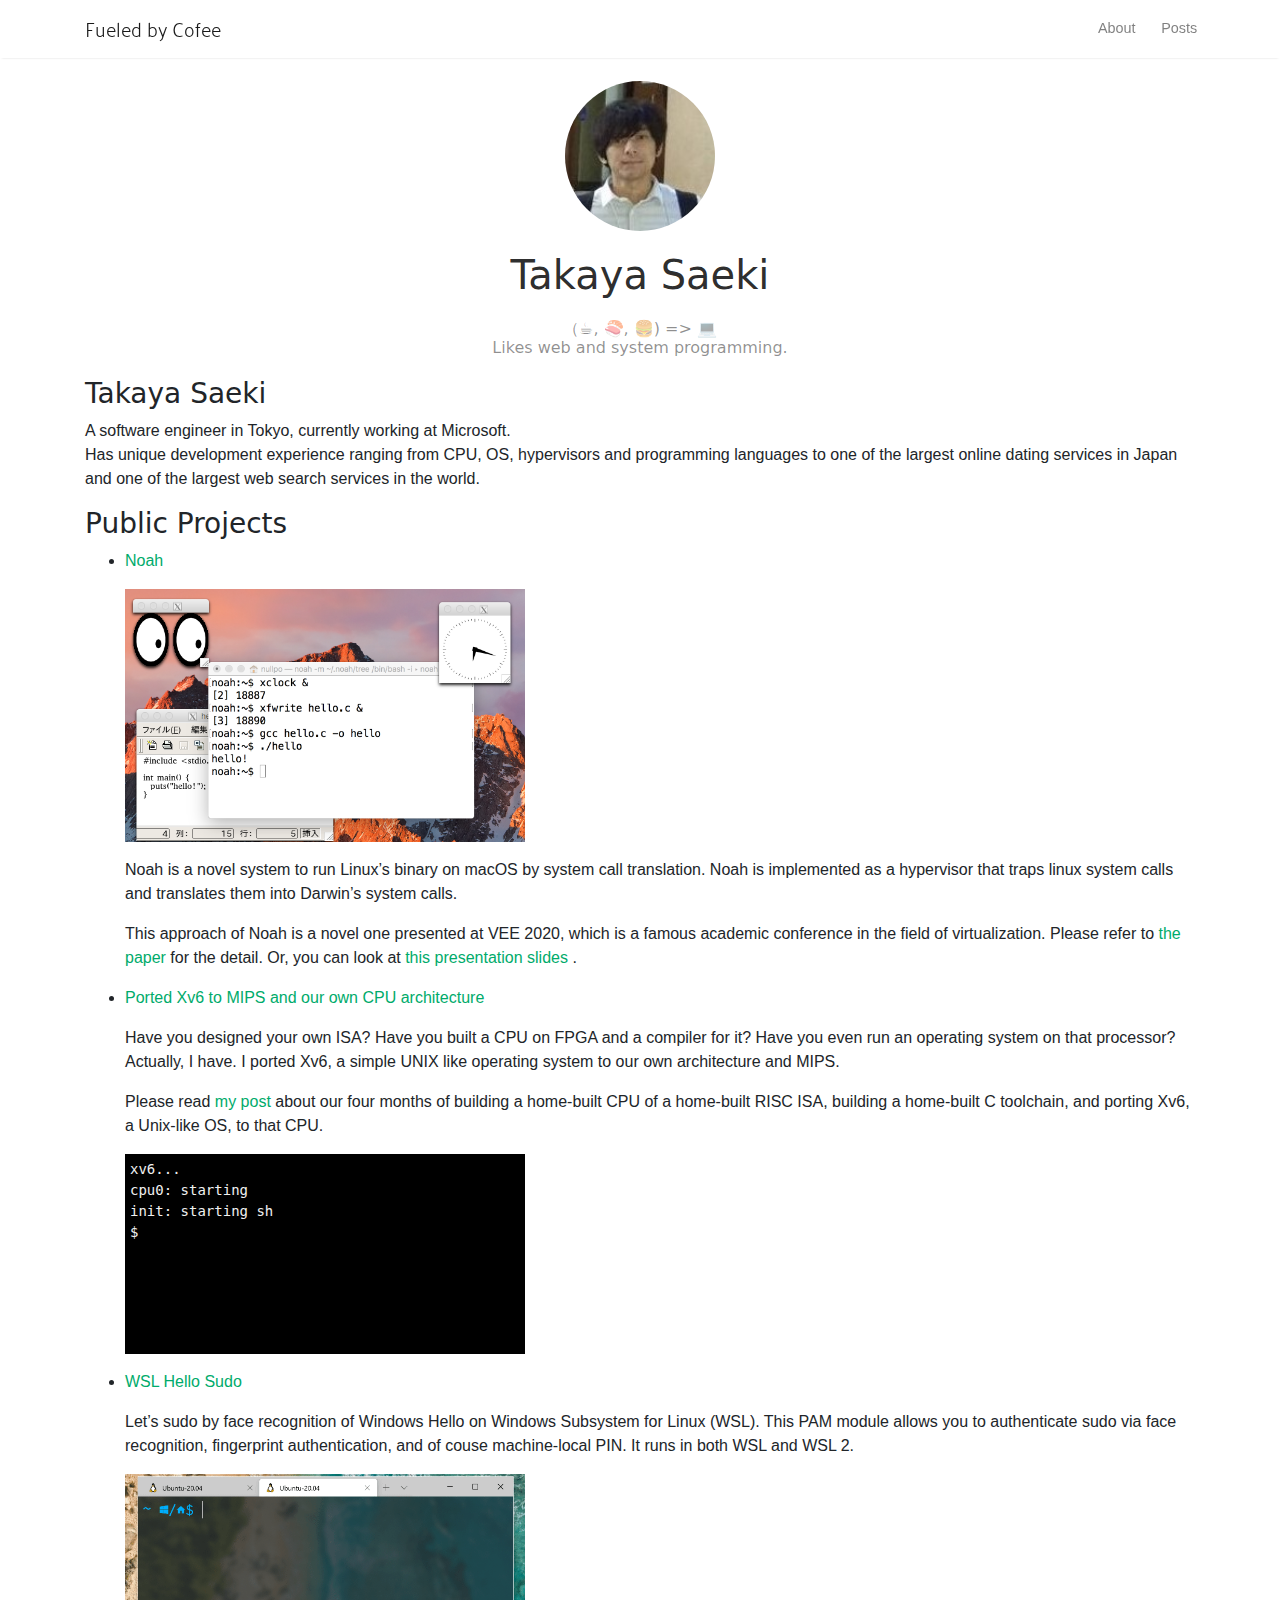
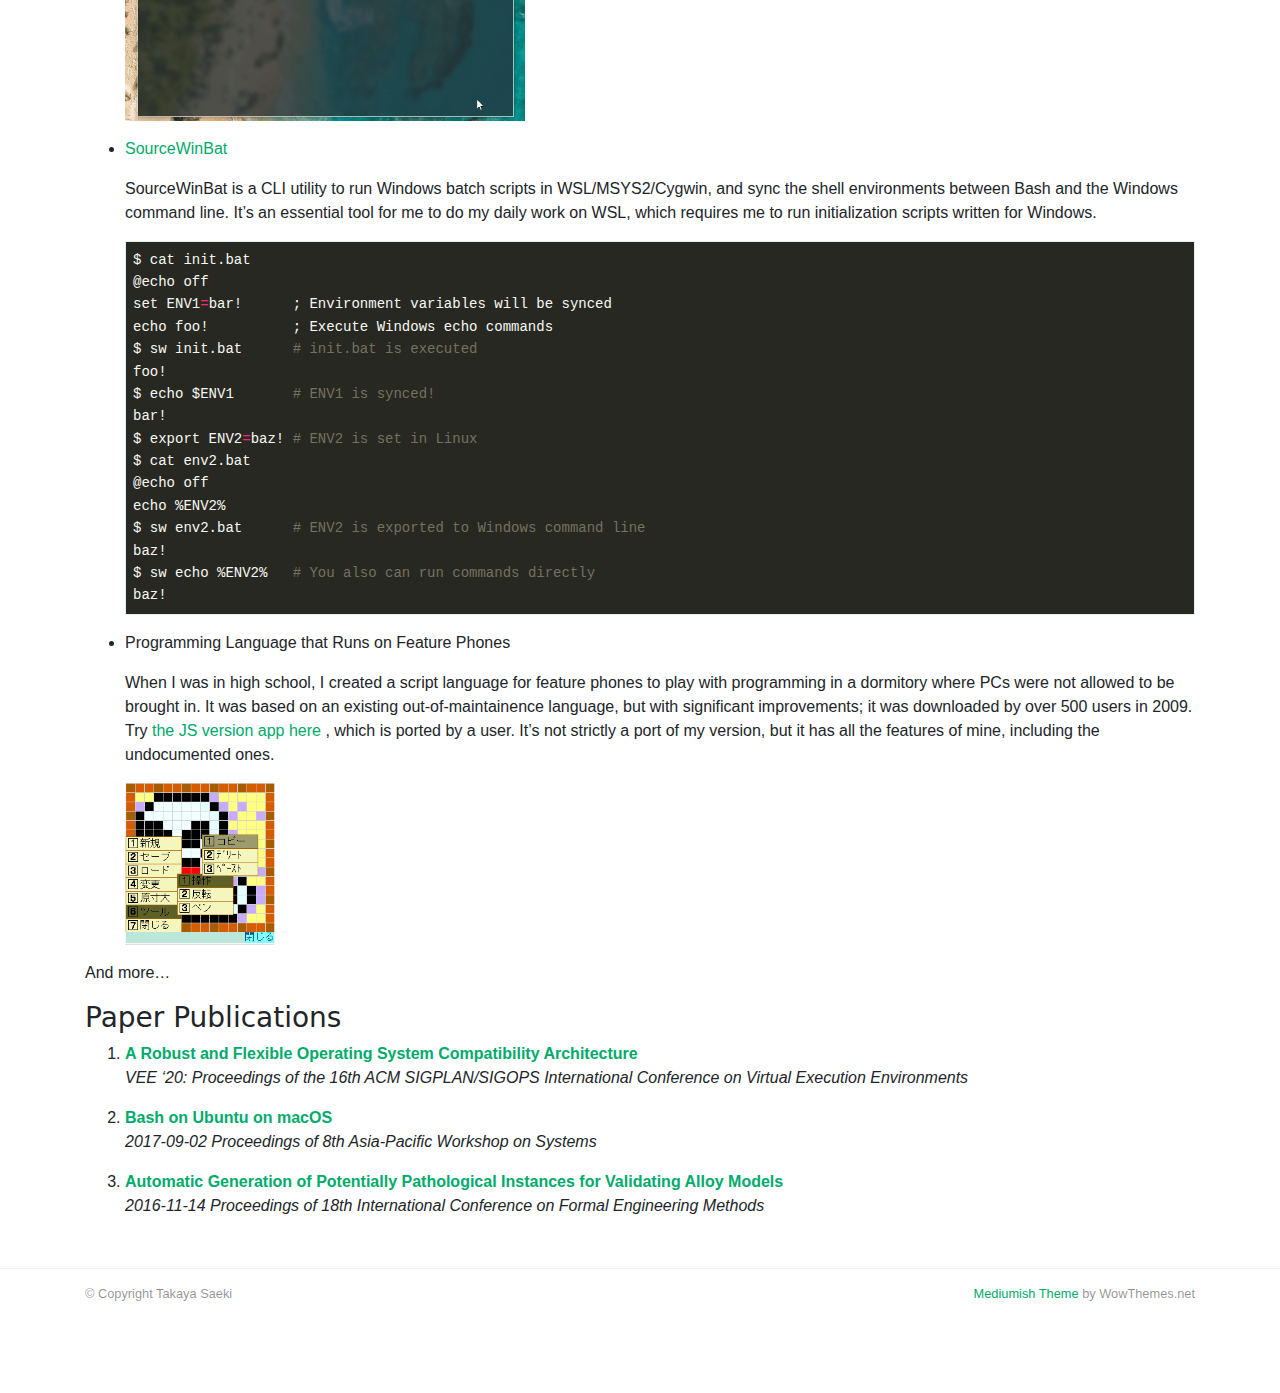
==== index.html @ 9b7b73e6 "Update the top page" ====
<!DOCTYPE html>
<html lang="en-us"><head>
	<meta charset="utf-8">
	<meta name="viewport" content="width=device-width, initial-scale=1, shrink-to-fit=no">
	<meta name="generator" content="Hugo 0.75.1" />
	
	<title>About | Fueled by Cofee</title>
	
	

	<meta name="twitter:card" content="summary"/>
<meta name="twitter:title" content="About"/>
<meta name="twitter:description" content=""/>

	<meta property="og:title" content="About" />
<meta property="og:description" content="" />
<meta property="og:type" content="website" />
<meta property="og:url" content="https://fuel.edby.coffee/" />
<meta property="og:updated_time" content="2020-09-27T22:16:21+09:00" />


	<link href="https://stackpath.bootstrapcdn.com/bootstrap/4.3.1/css/bootstrap.min.css" rel="stylesheet" integrity="sha384-ggOyR0iXCbMQv3Xipma34MD+dH/1fQ784/j6cY/iJTQUOhcWr7x9JvoRxT2MZw1T" crossorigin="anonymous">
	<link rel="stylesheet" href="https://use.fontawesome.com/releases/v5.0.13/css/all.css" integrity="sha384-DNOHZ68U8hZfKXOrtjWvjxusGo9WQnrNx2sqG0tfsghAvtVlRW3tvkXWZh58N9jp"
	 crossorigin="anonymous">
        <link href="https://fonts.googleapis.com/css2?family=Palanquin:wght@300;400&display=swap" rel="stylesheet">
	<link href="/css/medium.css" rel="stylesheet">
	<link href="/css/additional.css" rel="stylesheet">

	
	

        
        <script>(function(w,d,s,l,i){w[l]=w[l]||[];w[l].push({'gtm.start':
            new Date().getTime(),event:'gtm.js'});var f=d.getElementsByTagName(s)[0],j=d.createElement(s),dl=l!='dataLayer'?'&l='+l:'';j.async=true;j.src='https://www.googletagmanager.com/gtm.js?id='+i+dl;f.parentNode.insertBefore(j,f);
        })(window,document,'script','dataLayer','GTM-TTGLC2Q');</script>
        
</head>
<body>
        
        <noscript><iframe src="https://www.googletagmanager.com/ns.html?id=GTM-TTGLC2Q"
                          height="0" width="0" style="display:none;visibility:hidden"></iframe></noscript>
        
<nav class="navbar navbar-expand-lg navbar-light bg-white fixed-top mediumnavigation nav-down">
    <div class="container pr-0">
        
        <a class="navbar-brand" href="https://fuel.edby.coffee/">

            
            <span style="font-family:'Palanquin', sans-serif;font-weight: 300;">Fueled by Cofee</span>
            
        </a>
        

        <button class="navbar-toggler" type="button" data-toggle="collapse" data-target="#navbarMediumish" aria-controls="navbarSupportedContent"
            aria-expanded="false" aria-label="Toggle navigation">
            <span class="navbar-toggler-icon"></span>
        </button>

        
        <div class="collapse navbar-collapse" id="navbarMediumish">
            
            <ul class="navbar-nav ml-auto">
                 
                <li class="nav-item ">
                    <a class="nav-link" href="/">About</a>
                </li>
                 
                <li class="nav-item ">
                    <a class="nav-link" href="/posts">Posts</a>
                </li>
                
            </ul>
        </div>
        
    </div>
</nav>


        <div class="site-content">   
            <div class="container">
    <div class="main-content">
        <header class="text-center">
            
                <img src="/images/me.jpg" class="rounded-circle text-center index-image">
            
            <h1 class="index-title">Takaya Saeki</h1>
        </header>

        <section class="text-center">
            
            
            <h6 class="index-text">（☕, 🍣, 🍔) =&gt; 💻<br>
Likes web and system programming.</h6>
            
        </section><section class="text-center">
    
    <a href="https://github.com/nullpo-head"><i class="fab fa-github social-icon" aria-hidden="true"></i></a>
    
    
    <a href="https://linkedin.com/in/takaya-saeki"><i class="fab fa-linkedin social-icon" aria-hidden="true"></i></a>
    
    
    
    
    <a href="https://twitter.com/nullpo_head"><i class="fab fa-twitter social-icon" aria-hidden="true"></i></a>
    
    
</section>
<section>
            <h3 id="takaya-saeki">Takaya Saeki</h3>
<p>A software engineer in Tokyo, currently working at Microsoft.<br>
Has unique development experience ranging from CPU, OS, hypervisors and programming languages
to one of the largest online dating services in Japan and one of the largest web search services in the world.</p>
<h3 id="public-projects">Public Projects</h3>
<ul>
<li>
<p><a href="https://github.com/linux-noah/noah" target="_blank">Noah <i class="fab fa-github social-icon" aria-hidden="true" style="font-size: 1em;"></i></a>

</p>
<p><a href="https://github.com/linux-noah/noah" target="_blank"><figure>
    <img src="/images/noah-screenshot.png" width="400"/> 
</figure>
</a>


Noah is a novel system to run Linux&rsquo;s binary on macOS by system call translation.
Noah is implemented as a hypervisor that traps linux system calls and translates them into Darwin&rsquo;s system calls.</p>
<p>This approach of Noah is a novel one presented at VEE 2020, which is a famous academic conference in the field of virtualization.
Please refer to <a href="https://dl.acm.org/doi/pdf/10.1145/3381052.3381327" target="_blank">the paper</a>

 for the detail.
Or, you can look at <a href="https://www.slideshare.net/TakayaSaeki/noah-robust-and-flexible-operating-system-compatibility-architecture-container-runtime-meetup-2" target="_blank">this presentation slides</a>

.</p>
</li>
<li>
<p><a href="/posts/how-we-ported-xv6-os-to-a-home-built-cpu-with-a-home-built-c-compiler/">Ported Xv6 to MIPS and our own CPU architecture</a>

</p>
<p>Have you designed your own ISA? Have you built a CPU on FPGA and a compiler for it?
Have you even run an operating system on that processor?
Actually, I have.
I ported Xv6, a simple UNIX like operating system to our own architecture and MIPS.</p>
<p>Please read <a href="/posts/how-we-ported-xv6-os-to-a-home-built-cpu-with-a-home-built-c-compiler/">my post</a>

 about our four months of building a home-built CPU of a home-built RISC ISA,
building a home-built C toolchain, and porting Xv6, a Unix-like OS, to that CPU.</p>
<style>
div.terminal {
  border: #000000 solid 5px;
  font-family: "DejaVu Sans Mono", "Liberation Mono", monospace;
  font-size: 14px;
  color: #f0f0f0;
  background: #000000;
  display: block;
  width: 400px;
  max-width: 100%;
  height: 200px;
  margin-bottom: 16px;
}
</style>
<a href="https://nullpo-head.github.io/emcc-gaia-simu/xv6.html">
<div class="terminal" tabindex="0" style="outline: none; background-color: rgb(0, 0, 0); color: rgb(240, 240, 240);">
<div>xv6...</div>
<div>cpu0:&nbsp;starting</div>
<div>init:&nbsp;starting&nbsp;sh</div>
<div>$</div>
<div>&nbsp;</div>
<div>&nbsp;</div>
<div>&nbsp;</div>
<div>&nbsp;</div>
</div>
</a>
</li>
<li>
<p><a href="https://github.com/nullpo-head/WSL-Hello-sudo" target="_blank">WSL Hello Sudo <i class="fab fa-github social-icon" aria-hidden="true" style="font-size: 1em;"></i></a>

</p>
<p>Let&rsquo;s sudo by face recognition of Windows Hello on Windows Subsystem for Linux (WSL).
This PAM module allows you to authenticate sudo via face recognition,
fingerprint authentication, and of couse machine-local PIN.
It runs in both WSL and WSL 2.</p>
<p><a href="https://github.com/nullpo-head/WSL-Hello-sudo" target="_blank"><figure>
    <img src="/images/wslhello-demo.gif" width="400"/> 
</figure>
</a>

</p>
</li>
<li>
<p><a href="https://github.com/nullpo-head/source-win-bat" target="_blank">SourceWinBat <i class="fab fa-github social-icon" aria-hidden="true" style="font-size: 1em;"></i></a>

</p>
<p>SourceWinBat is a CLI utility to run Windows batch scripts in WSL/MSYS2/Cygwin,
and sync the shell environments between Bash and the Windows command line.
It&rsquo;s an essential tool for me to do my daily work on WSL,
which requires me to run initialization scripts written for Windows.</p>
<div class="highlight"><pre style="color:#f8f8f2;background-color:#272822;-moz-tab-size:4;-o-tab-size:4;tab-size:4"><code class="language-bash" data-lang="bash">$ cat init.bat
@echo off
set ENV1<span style="color:#f92672">=</span>bar!      ; Environment variables will be synced
echo foo!          ; Execute Windows echo commands
$ sw init.bat      <span style="color:#75715e"># init.bat is executed</span>
foo!
$ echo $ENV1       <span style="color:#75715e"># ENV1 is synced!</span>
bar!
$ export ENV2<span style="color:#f92672">=</span>baz! <span style="color:#75715e"># ENV2 is set in Linux</span>
$ cat env2.bat
@echo off
echo %ENV2%
$ sw env2.bat      <span style="color:#75715e"># ENV2 is exported to Windows command line</span>
baz!
$ sw echo %ENV2%   <span style="color:#75715e"># You also can run commands directly</span>
baz!
</code></pre></div></li>
<li>
<p>Programming Language that Runs on Feature Phones</p>
<p>When I was in high school,
I created a script language for feature phones to play with programming in a dormitory where PCs were not allowed to be brought in.
It was based on an existing out-of-maintainence language, but with significant improvements;
it was downloaded by over 500 users in 2009.
Try <a href="https://hamayapp.appspot.com/static/sp_interpreter.html" target="_blank">the JS version app here</a>

, which is ported by a user.
It&rsquo;s not strictly a port of my version, but it has all the features of mine, including the undocumented ones.</p>
<p><a href="http://www.wikihouse.com/spalm/index.php?more%CD%D1%A5%DA%A5%A4%A5%F3%A5%C8%A5%BD%A1%BC%A5%B9" target="_blank"><figure>
    <img src="/images/paint.png" width="150"/> 
</figure>
</a>

</p>
</li>
</ul>
<p>And more&hellip;</p>
<h3 id="paper-publications">Paper Publications</h3>
<ol>
<li>
<p><a href="https://dl.acm.org/doi/abs/10.1145/3381052.3381327" target="_blank"><strong>A Robust and Flexible Operating System Compatibility Architecture</strong></a>

<br>
<em>VEE &lsquo;20: Proceedings of the 16th ACM SIGPLAN/SIGOPS International Conference on Virtual Execution Environments</em></p>
</li>
<li>
<p><a href="https://dl.acm.org/citation.cfm?id=3124680&amp;picked=prox&amp;CFID=832763191&amp;CFTOKEN=66866700" target="_blank"><strong>Bash on Ubuntu on macOS</strong></a>

<br>
<em>2017-09-02 Proceedings of 8th Asia-Pacific Workshop on Systems</em></p>
</li>
<li>
<p><a href="https://link.springer.com/chapter/10.1007/978-3-319-47846-3_4" target="_blank"><strong>Automatic Generation of Potentially Pathological Instances for Validating Alloy Models</strong></a>

<br>
<em>2016-11-14 Proceedings of 18th International Conference on Formal Engineering Methods</em></p>
</li>
</ol>

        </section>
    </div>
    
    	
    

            </div>
<footer class="footer">
    <div class="container">
        <div class="row">
            <div class="col-md-6 col-sm-6 text-center text-lg-left">
                &copy; Copyright Takaya Saeki
            </div>
            <div class="col-md-6 col-sm-6 text-center text-lg-right">    
                <a target="_blank" rel="noopener" href="https://www.wowthemes.net">Mediumish Theme</a> by WowThemes.net
            </div>
        </div>
    </div>
</footer>


        </div>


<script src="https://code.jquery.com/jquery-3.4.1.min.js"></script>
    
<script src="https://cdnjs.cloudflare.com/ajax/libs/popper.js/1.14.6/umd/popper.min.js" integrity="sha384-wHAiFfRlMFy6i5SRaxvfOCifBUQy1xHdJ/yoi7FRNXMRBu5WHdZYu1hA6ZOblgut" crossorigin="anonymous"></script>

<script src="https://stackpath.bootstrapcdn.com/bootstrap/4.3.1/js/bootstrap.min.js" integrity="sha384-JjSmVgyd0p3pXB1rRibZUAYoIIy6OrQ6VrjIEaFf/nJGzIxFDsf4x0xIM+B07jRM" crossorigin="anonymous"></script>

<script src="/js/mediumish.js"></script>

<script type="application/javascript">
var doNotTrack = false;
if (!doNotTrack) {
	(function(i,s,o,g,r,a,m){i['GoogleAnalyticsObject']=r;i[r]=i[r]||function(){
	(i[r].q=i[r].q||[]).push(arguments)},i[r].l=1*new Date();a=s.createElement(o),
	m=s.getElementsByTagName(o)[0];a.async=1;a.src=g;m.parentNode.insertBefore(a,m)
	})(window,document,'script','https://www.google-analytics.com/analytics.js','ga');
	ga('create', 'UA-46121337-3', 'auto');
	
	ga('send', 'pageview');
}
</script>

    </body>
</html>
---- css/medium.css ----
/* 
Template Name: Mediumish 
Copyright: Sal, WowThemes.net, https://www.wowthemes.net 
License: https://www.wowthemes.net/freebies-license/ 
*/
.mainheading {
    padding: 1rem 0rem;
}

a {
    color: #00ab6b;
    transition: all 0.2s;
}

a:hover {
    color: #038252;
    text-decoration: none;
}

pre {
    -moz-box-sizing: border-box;
    box-sizing: border-box;
    border: #E3EDF3 1px solid;
    width: 100%;
    padding: 7px;
    font-family: monospace, sans-serif;
    font-size: 14px;
    white-space: pre;
    overflow: auto;
    background: #fff;
    border-radius: 0px;
    line-height: 1.6;
    color: #333;
    margin-bottom: -rem;
}

.mediumnavigation {
    background: rgba(255, 255, 255, .97);
    box-shadow: 0 2px 2px -2px rgba(0, 0, 0, .15);
    transition: top 0.2s ease-in-out;
}

.main-content {
    min-height: 300px;
}

.site-content {
    min-height: 60vh;
    padding-top: 1.5rem;
    margin-top: 57px;
    transition: all 0.4s;
}

section {
    margin-bottom: 20px;
}

section.recent-posts {
    margin-bottom: 0;
}

.section-title h2 {
    border-bottom: 1px solid rgba(0, 0, 0, .125);
    margin-bottom: 25px;
    font-weight: 700;
    font-size: 1.4rem;
    margin-bottom: 27px;
}

.section-title span {
    border-bottom: 1px solid rgba(0, 0, 0, .44);
    display: inline-block;
    padding-bottom: 20px;
    margin-bottom: -1px;
}

.article-post ol,
.article-post ul {
    margin-bottom: 1.5rem;
}

.article-post ol ol,
.article-post ul ul {
    list-style: disc;
    margin-bottom: 0rem;
}

@media (min-width:576px) {
    .card-columns.listfeaturedtag {
        -webkit-column-count: 2;
        -moz-column-count: 2;
        column-count: 2;
    }
}

@media (min-width:992px) {
    .navbar-expand-lg .navbar-nav .nav-link {
        padding-right: 0.8rem;
        padding-left: 0.8rem;
    }
}

.listfeaturedtag {
    border: 1px solid rgba(0, 0, 0, .125);
    border-radius: .25rem;
    transition: all 0.3s cubic-bezier(.25, .8, .25, 1);
}

.listfeaturedtag .wrapthumbnail {
    height: 290px;
    flex: 0 0 auto;
    height: 100%;
}

.maxthumb {
    max-height: 300px;
    overflow: hidden;
}

.listfeaturedtag .card,
.card-footer {
    border: 0;
}

.listfeaturedtag .thumbnail {
    background-size: cover;
    height: 100%;
    display: block;
    background-position: 38% 22% !important;
    background-origin: border-box !important;
    border-top-left-radius: .25rem;
    border-bottom-left-radius: .25rem;
}

.listfeaturedtag .card-block {
    padding-left: 0;
}

.listfeaturedtag h2.card-title,
.listrecent h2.card-title {
    font-size: 1.3rem;
    font-weight: 700;
    line-height: 1.25;
}

.listfeaturedtag h4.card-text,
.listrecent h4.card-text {
    color: rgba(0, 0, 0, .44);
    font-size: 0.95rem;
    line-height: 1.6;
    font-weight: 400;
}

.featured-box-img-cover {
    object-fit: cover;
    width: 100%;
    height: 100%;
    max-height: 100%;
}

@media (max-width:991px) {
    .featured-box-img-cover {
        height: auto;
        width: 100%;
    }
}

.wrapfooter {
    font-size: 12px;
    display: flex;
    align-items: center;
    margin-bottom: 15px;
}

.author-thumb {
    width: 40px;
    height: 40px;
    border-radius: 100%;
}

.post-top-meta {
    margin-bottom: 2rem;
}

.post-top-meta .author-thumb {
    width: 72px;
    height: 72px;
}

.post-top-meta.authorpage .author-thumb {
    margin-top: 40px;
}

.post-top-meta span {
    font-size: 0.9rem;
    color: rgba(0, 0, 0, .44);
    display: inline-block;
}

.post-top-meta .author-description {
    margin-bottom: 5px;
    margin-top: 5px;
    font-size: 0.95rem;
}

.toc ul {
    list-style: decimal;
    font-weight: 400;
}

.author-meta {
    flex: 1 1 auto;
    white-space: nowrap !important;
    text-overflow: ellipsis !important;
    overflow: hidden !important;
}

span.post-name,
span.post-date,
span.author-meta {
    display: inline-block;
}

span.post-date,
span.post-read {
    color: rgba(0, 0, 0, .44);
}

span.post-read-more {
    align-items: center;
    display: inline-block;
    float: right;
    margin-top: 8px;
}

span.post-read-more a {
    color: rgba(0, 0, 0, .44);
}

span.post-name a,
span.post-read-more a:hover {
    color: rgba(0, 0, 0, .8);
}

.dot:after {
    content: "·";
    margin-left: 3px;
    margin-right: 3px;
}

.mediumnavigation .form-control {
    font-size: 0.8rem;
    border-radius: 30px;
    overflow: hidden;
    border: 1px solid rgba(0, 0, 0, 0.04);
    min-width: 180px;
}

.mediumnavigation .form-inline {
    margin-left: 15px;
}

.mediumnavigation .form-inline .btn {
    margin-left: -50px;
    border: 0;
    border-radius: 30px;
    cursor: pointer;
}

.mediumnavigation .form-inline .btn:hover,
.mediumnavigation .form-inline .btn:active {
    background: transparent;
    color: green;
}

.mediumnavigation .navbar-brand {
    font-weight: 500;
}

.mediumnavigation .dropdown-menu {
    border: 1px solid rgba(0, 0, 0, 0.08);
    margin: .5rem 0 0;
}

.mediumnavigation .nav-item,
.dropdown-menu {
    font-size: 0.9rem;
}

.mediumnavigation .search-icon {
    margin-left: -40px;
    display: inline-block;
    margin-top: 3px;
    cursor: pointer;
}

.mediumnavigation .navbar-brand img {
    max-height: 30px;
    margin-right: 5px;
}

.mainheading h1.sitetitle {
    font-family: 'Palanquin', sans-serif;
    font-weight: 400;
}

.mainheading h1.posttitle {
    font-weight: 700;
    margin-bottom: 1rem;
}

.footer {
    border-top: 1px solid rgba(0, 0, 0, .05) !important;
    padding-top: 15px;
    padding-bottom: 12px;
    font-size: 0.8rem;
    color: rgba(0, 0, 0, .44);
    margin-top: 50px;
    margin-bottom: 62px;
    position: relative;
    background: #fff;
}

.link-dark {
    color: rgba(0, 0, 0, .8);
}

.article-post {
    font-family: Merriweather;
    font-size: 1.1rem;
    line-height: 1.84;
    color: rgba(0, 0, 0, .8);
}

blockquote {
    border-left: 4px solid #00ab6b;
    padding: 0 20px;
    font-style: italic;
    color: rgba(0, 0, 0, .5);
}

.article-post p,
.article-post blockquote {
    margin: 0 0 1.5rem 0;
}

.featured-image {
    display: block;
    margin-bottom: 1.5rem;
}

.share {
    text-align: center;
}

.share p {
    margin-bottom: 10px;
    font-size: 0.95rem;
}

.share ul li {
    display: inline-block;
    margin-bottom: 9px;
}

.share ul {
    padding-left: 0;
    margin-left: 0;
}

.share ul li i.fa {
    border: 1px solid #ddd;
    width: 30px;
    height: 30px;
    line-height: 30px;
    text-align: center;
    border-radius: 50%;
}

.svgIcon {
    vertical-align: middle;
}

.sticky-top-offset {
    top: 100px;
}

@media (min-width:1024px) {
    .share ul li {
        display: block;
    }
}

@media (max-width:999px) {
    .featured-box-img-cover {
        height: 359px;
    }

    .alertbar {
        position: relative !Important;
        margin-bottom: 20px;
        margin-top: 20px;
        box-shadow: none !Important;
        padding-right: 14px !Important;
    }

    #comments {
        margin-right: 15px;
    }

    .jumbotron.fortags {
        margin-bottom: 0 !Important;
    }

    .alertbar form {
        margin-top: 20px;
    }

    .alertbar span,
    .alertbar form {
        display: block;
    }

    .alertbar input[type="submit"] {
        border-radius: 3px !Important;
    }

    .alertbar input[type="email"] {
        margin-right: 0px !Important;
        display: block;
        border-right: 1px solid #ddd !Important;
        margin-bottom: 10px;
    }

    .jumbotron {
        margin-bottom: 0;
        border-radius: 0;
    }

    .listfeaturedtag .card {
        height: auto;
    }

    .listfeaturedtag .wrapfooter {
        position: relative;
        margin-top: 30px;
    }

    .listfeaturedtag .card-block {
        padding: 20px;
    }

    .footer {
        margin-top: 0px;
        margin-bottom: 0px;
    }
}

@media (max-width:1024px) {
    .post-top-meta .col-md-10 {
        text-align: center;
    }
}

@media (max-width:767px) {
    .post-top-meta.authorpage {
        text-align: center;
    }
}

.share,
.share a {
    color: rgba(0, 0, 0, .44);
    fill: rgba(0, 0, 0, .44);
}

.graybg {
    background-color: #fafafa;
    padding: 40px 0 46px;
    position: relative;
}

.listrelated .card {
    box-shadow: 0 1px 7px rgba(0, 0, 0, .05);
    border: 0;
}

ul.tags {
    list-style: none;
    padding-left: 0;
    margin: 0 0 3rem 0;
}

ul.tags li {
    display: inline-block;
    font-size: 0.9rem;
}

ul.tags li a {
    background: rgba(0, 0, 0, .05);
    color: rgba(0, 0, 0, .6);
    border-radius: 3px;
    padding: 5px 10px;
}

ul.tags li a:hover {
    background: rgba(0, 0, 0, .07);
    text-decoration: none;
}

.margtop3rem {
    margin-top: 3rem;
}

.sep {
    height: 1px;
    width: 20px;
    background: #999;
    margin: 0px auto;
    margin-bottom: 1.2rem;
}

.btn.follow {
    border-color: #02B875;
    color: #1C9963;
    padding: 3px 10px;
    text-align: center;
    border-radius: 999em;
    font-size: 0.85rem;
    display: inline-block;
}

.btn.subscribe {
    background-color: #1C9963;
    border-color: #1C9963;
    color: rgba(255, 255, 255, 1);
    fill: rgba(255, 255, 255, 1);
    border-radius: 30px;
    font-size: 0.85rem;
    margin-left: 10px;
    font-weight: 600;
    text-transform: uppercase;
}

.post-top-meta .btn.follow {
    margin-left: 5px;
    margin-top: -4px;
}

.alertbar {
    box-shadow: 0 -3px 10px 0 rgba(0, 0, 0, .0785);
    position: fixed;
    bottom: 0;
    left: 0;
    background-color: #fff;
    width: 100%;
    padding: 14px 0;
    z-index: 1;
    display: none;
}

.alertbar form {
    display: inline-block;
}

.alertbar input[type="email"] {
    font-size: 0.85rem;
    padding: 3px 5px 3px 10px;
    border-top-left-radius: 3px;
    border-bottom-left-radius: 3px;
    border: 1px solid #ddd;
    border-right: 0;
    margin-right: -10px;
    height: 34px;
    letter-spacing: 0.5px;
    margin-left: 5px;
}

.alertbar input[type="submit"] {
    background-color: #1C9963;
    border: 1px solid #1C9963;
    color: rgba(255, 255, 255, 1);
    fill: rgba(255, 255, 255, 1);
    font-size: 0.85rem;
    border-radius: 0;
    padding: 4px 10px;
    border-top-right-radius: 3px;
    border-bottom-right-radius: 3px;
    font-weight: 600;
    height: 34px;
    letter-spacing: 0.5px;
    cursor: pointer;
}

.form-control::-webkit-input-placeholder {
    color: rgba(0, 0, 0, .5);
}

.form-control:-moz-placeholder {
    color: rgba(0, 0, 0, .5);
}

.form-control::-moz-placeholder {
    color: rgba(0, 0, 0, .5);
}

.form-control:-ms-input-placeholder {
    color: rgba(0, 0, 0, .5);
}

.form-control::-ms-input-placeholder {
    color: rgba(0, 0, 0, .5);
}

.authorpage h1 {
    font-weight: 700;
    font-size: 30px;
}

.post-top-meta.authorpage .author-thumb {
    float: none;
}

.authorpage .author-description {
    font-size: 1rem;
    color: rgba(0, 0, 0, .6);
}

.post-top-meta.authorpage .btn.follow {
    padding: 7px 20px;
    margin-top: 10px;
    margin-left: 0;
    font-size: 0.9rem;
}

.graybg.authorpage {
    border-top: 1px solid #f0f0f0;
}

.authorpostbox {
    width: 760px;
    margin: 0px auto;
    margin-bottom: 1.5rem;
    max-width: 100%;
}

.authorpostbox .img-thumb {
    width: 100%;
}

.sociallinks {
    margin: 1rem 0;
}

.sociallinks a {
    background: #666;
    color: #fff;
    width: 22px;
    height: 22px;
    display: inline-block;
    text-align: center;
    line-height: 22px;
    border-radius: 50%;
    font-size: 12px;
}

#comments {
    margin-top: 3rem;
    margin-bottom: 1.5rem;
}

.h1,
.h2,
.h3,
.h4,
.h5,
.h6,
h1,
h2,
h3,
h4,
h5,
h6 {
    font-family: -apple-system, system-ui, BlinkMacSystemFont, "Segoe UI", Roboto, "Helvetica Neue", Arial, sans-serif;
}

.article-post .h1,
.article-post .h2,
.article-post .h3,
.article-post .h4,
.article-post .h5,
.article-post .h6,
.article-post h1,
.article-post h2,
.article-post h3,
.article-post h4,
.article-post h5,
.article-post h6 {
    font-weight: 700;
    margin-bottom: 1.5rem;
}

.article-post img.shadow {
    -webkit-box-shadow: 0px 0px 10px 0px rgba(0, 0, 0, 0.30);
    -moz-box-shadow: 0px 0px 10px 0px rgba(0, 0, 0, 0.30);
    box-shadow: 0px 0px 10px 0px rgba(0, 0, 0, 0.30);
}

.layout-page .article-post {
    font-family: -apple-system, BlinkMacSystemFont, "Segoe UI", Roboto, "Helvetica Neue", Arial, sans-serif, "Apple Color Emoji", "Segoe UI Emoji", "Segoe UI Symbol", "Noto Color Emoji";
    font-size: 1rem;
}

.layout-page .article-post p {
    margin-bottom: 1rem;
}

img {
    max-width: 100%;
}

.bottompagination span.navigation {
    display: block;
    font-size: 0.93rem;
    padding: 15px 0 0 0;
    text-align: center;
    margin-bottom: 0rem;
    color: #999;
    border-top: 1px solid #ddd;
}

.pointerup {
    margin-bottom: -17px;
    margin-left: 49%;
    font-size: 30px;
}

.pointerup i.fa {
    color: #eaeaea;
}

.bottompagination span.navigation i {
    display: inline-block;
}

span.navigation {
    display: inline-block;
    font-size: 0.93rem;
    font-weight: 700;
    text-align: center;
}

.pagination {
    display: block;
}

iframe {
    max-width: 100%;
}

.transpdark {
    background: rgba(0, 0, 0, 0.75);
    color: #fff;
}

@media (min-width:768px) {
    .jumbotron.fortags {
        margin-bottom: -50px;
        margin-top: 3rem;
        padding: 0;
        height: 350px;
        border-radius: 0;
        background-image: url(../images/jumbotron.jpg);
        background-size: cover;
    }

    .jumbotron.fortags .col-md-4 {
        background: rgba(0, 0, 0, 0.75);
        color: #fff;
    }

    .jumbotron.fortags .row {
        margin: 0;
    }
}

.jumbotron.fortags {
    margin-top: 3rem;
    padding: 0;
    border-radius: 0;
    background-image: url(../images/jumbotron.jpg);
    background-size: cover;
}

.jumbotron.fortags a {
    padding: 5px 10px 7px;
    background: #222;
    border-radius: 30px;
    color: #fff;
    font-weight: 500;
    text-transform: lowercase;
    font-size: 0.8rem;
    display: inline-block;
}

.layout-page .jumbotron.fortags {
    display: none;
}

.mb-30px {
    margin-bottom: 30px;
}

.flex-first {
    -webkit-box-ordinal-group: 0;
    -webkit-order: -1;
    -ms-flex-order: -1;
    order: -1;
}

@media (min-width: 768px) {
    .flex-md-unordered {
        -webkit-box-ordinal-group: 1;
        -webkit-order: 1;
        -ms-flex-order: 1;
        order: 1;
    }

    .flex-first {
        -webkit-box-ordinal-group: 0;
        -webkit-order: 1;
        -ms-flex-order: 1;
        order: 1;
    }
}

@media (max-width: 768px) {
    .share {
        margin-top: 30px;
    }
}

.card .img-fluid {
    width: 100%;
}

.sticky-top-80 {
    top: 80px;
}
---- css/additional.css ----
.index-title {
  color: rgba(0, 0, 0, 0.84);
  margin-top: 20px;
}
.index-sub {
  color: rgba(0, 0, 0, 0.54);
}
.index-text {
  margin-top: 20px;
  color: rgba(0, 0, 0, 0.44);
}
.index-image {
  width: 150px;
}
.social-icon {
  color: rgba(0, 0, 0, 0.44);
  font-size: 1.5rem;
}
.clock {
  margin-left: 25px;
}
.jumbotron.fortags a {
  background: #1c9963 !important;
}
.error {
  text-align: center !important;
}
@media (min-width: 769px) {
  .md-nopad-right {
    padding-right: 0px !important;
  }
  .md-nopad-left {
    padding-left: 0px !important;
  }
}
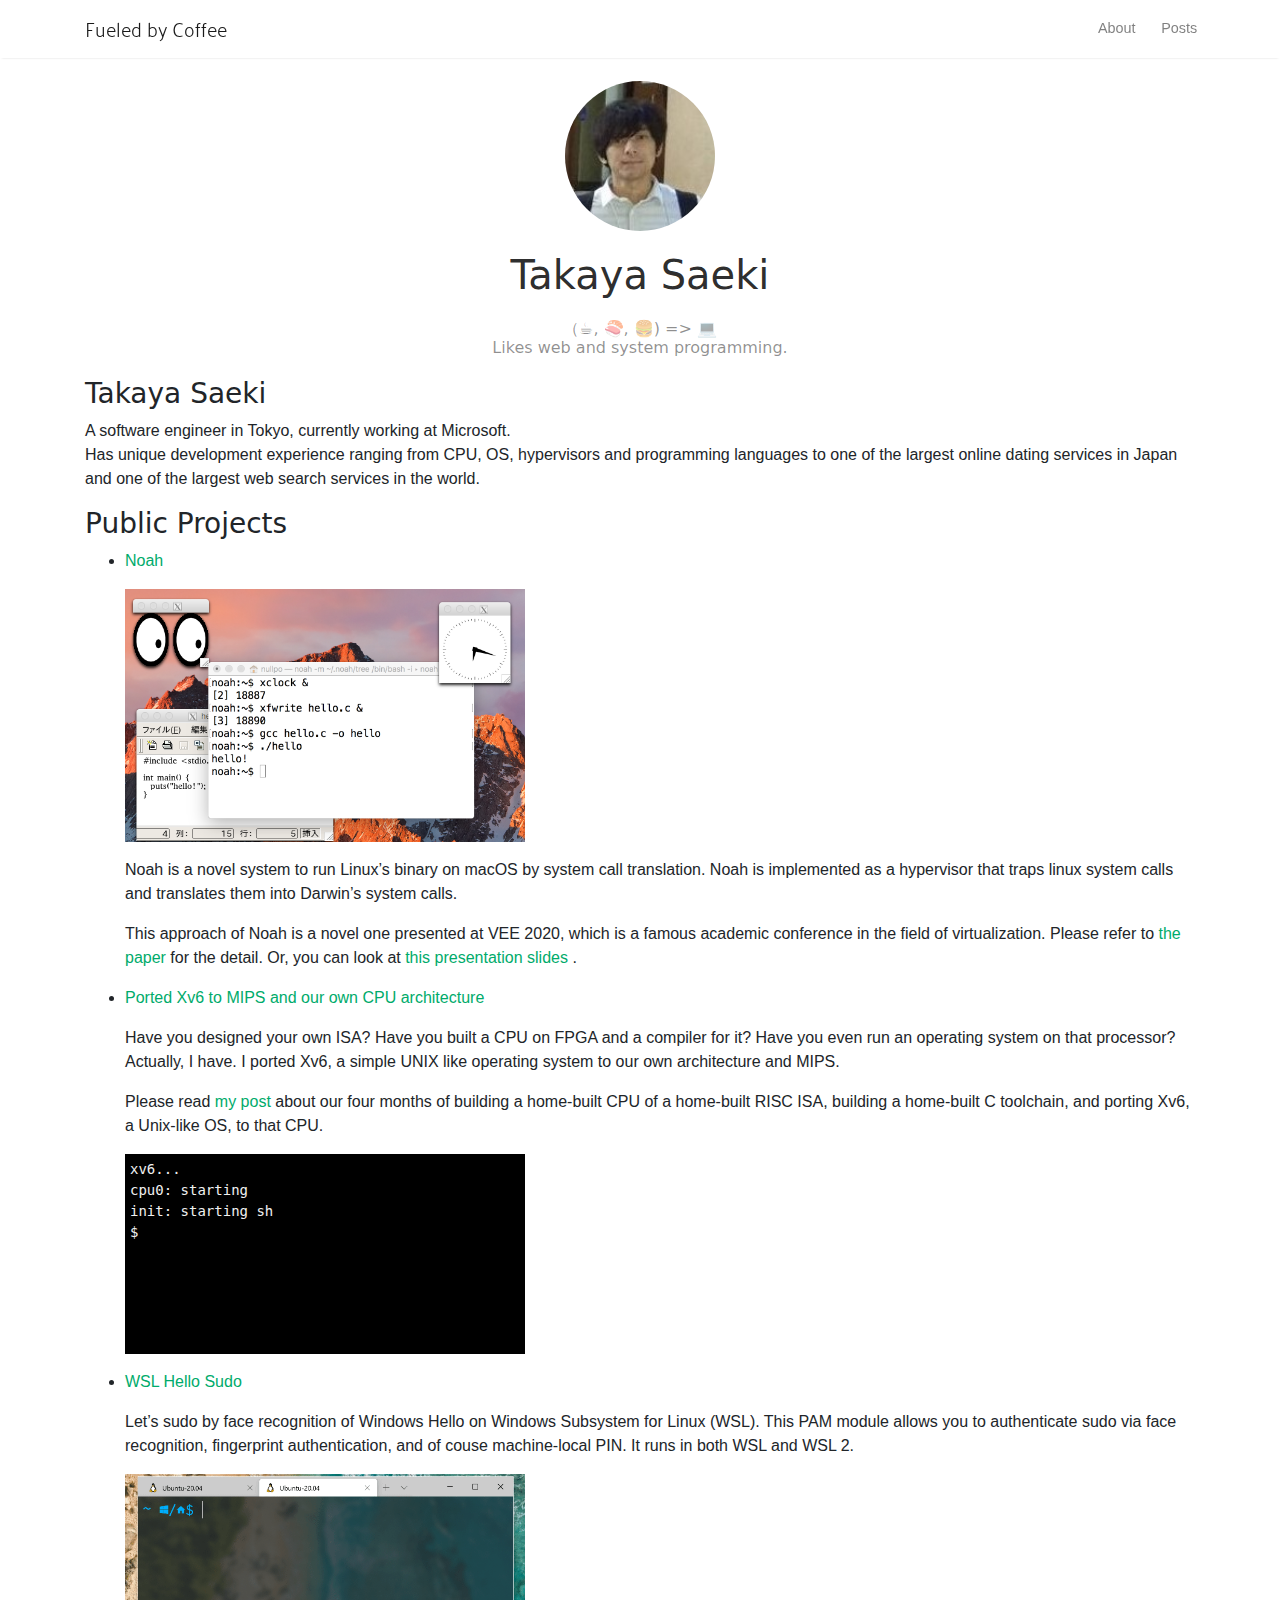
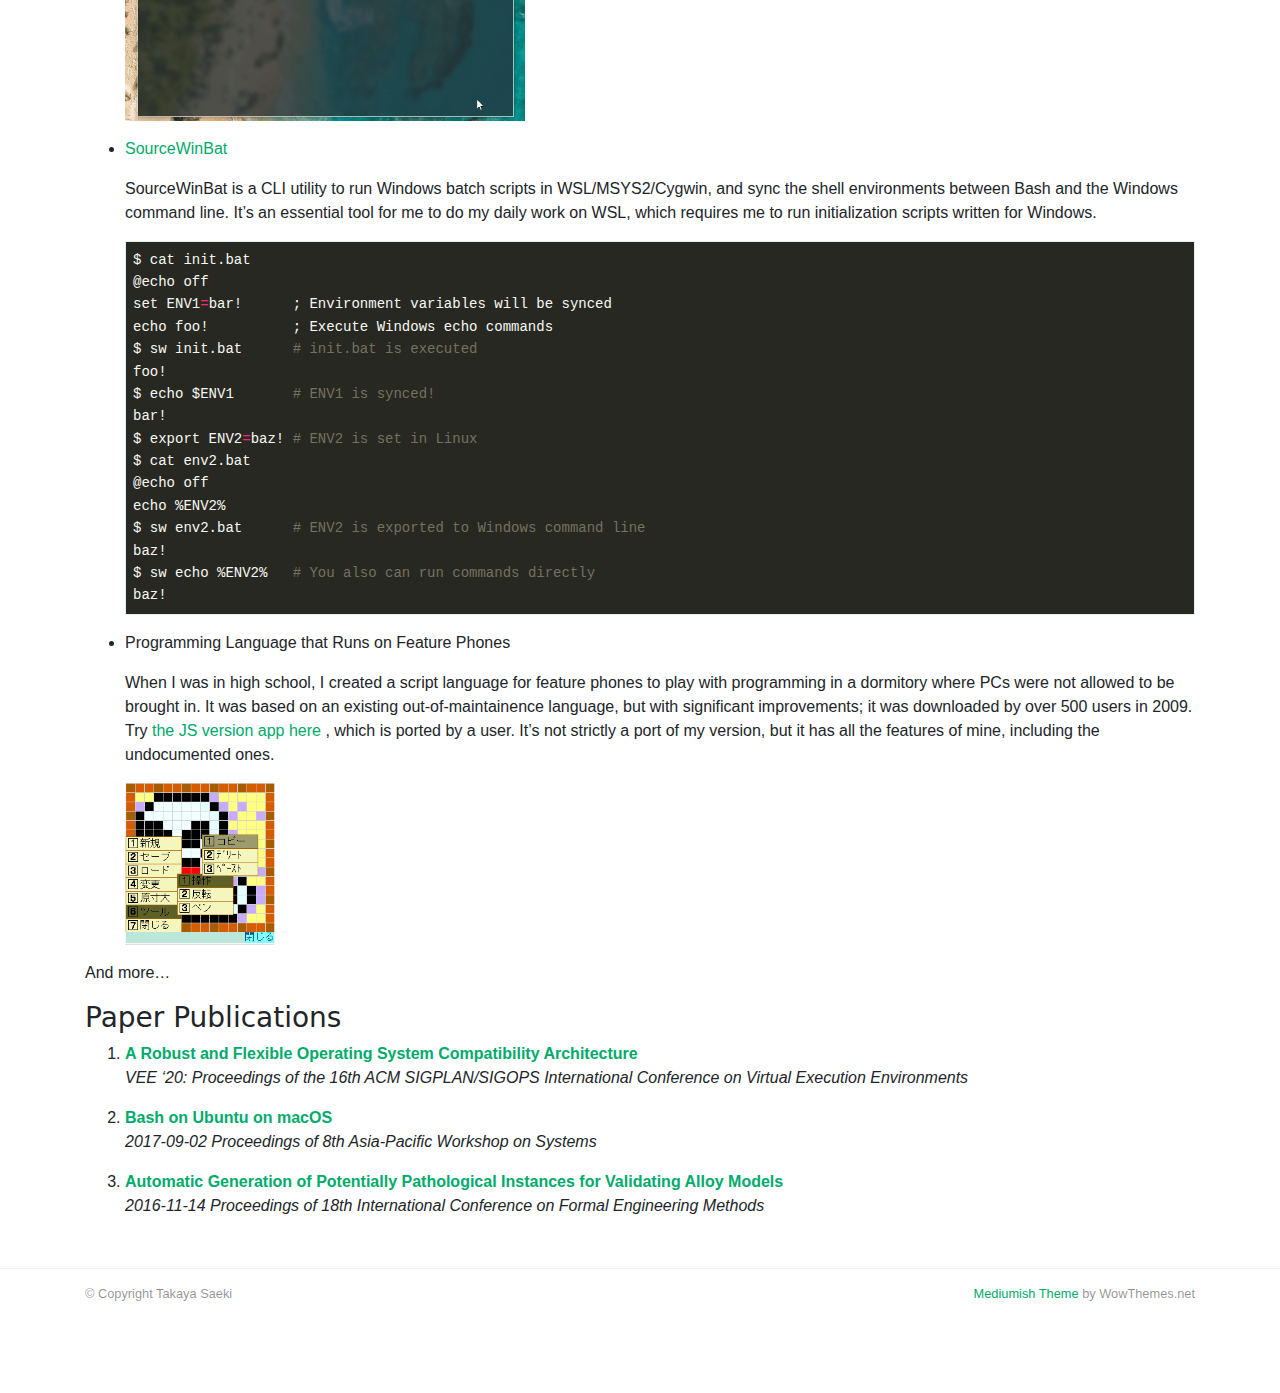
==== commit 3a817bcf: "Fix a typo" ====
--- a/index.html
+++ b/index.html
@@ -4,7 +4,7 @@
 	<meta name="viewport" content="width=device-width, initial-scale=1, shrink-to-fit=no">
 	<meta name="generator" content="Hugo 0.75.1" />
 	
-	<title>About | Fueled by Cofee</title>
+	<title>About | Fueled by Coffee</title>
 	
 	
 
@@ -46,7 +46,7 @@
         <a class="navbar-brand" href="https://fuel.edby.coffee/">
 
             
-            <span style="font-family:'Palanquin', sans-serif;font-weight: 300;">Fueled by Cofee</span>
+            <span style="font-family:'Palanquin', sans-serif;font-weight: 300;">Fueled by Coffee</span>
             
         </a>
         
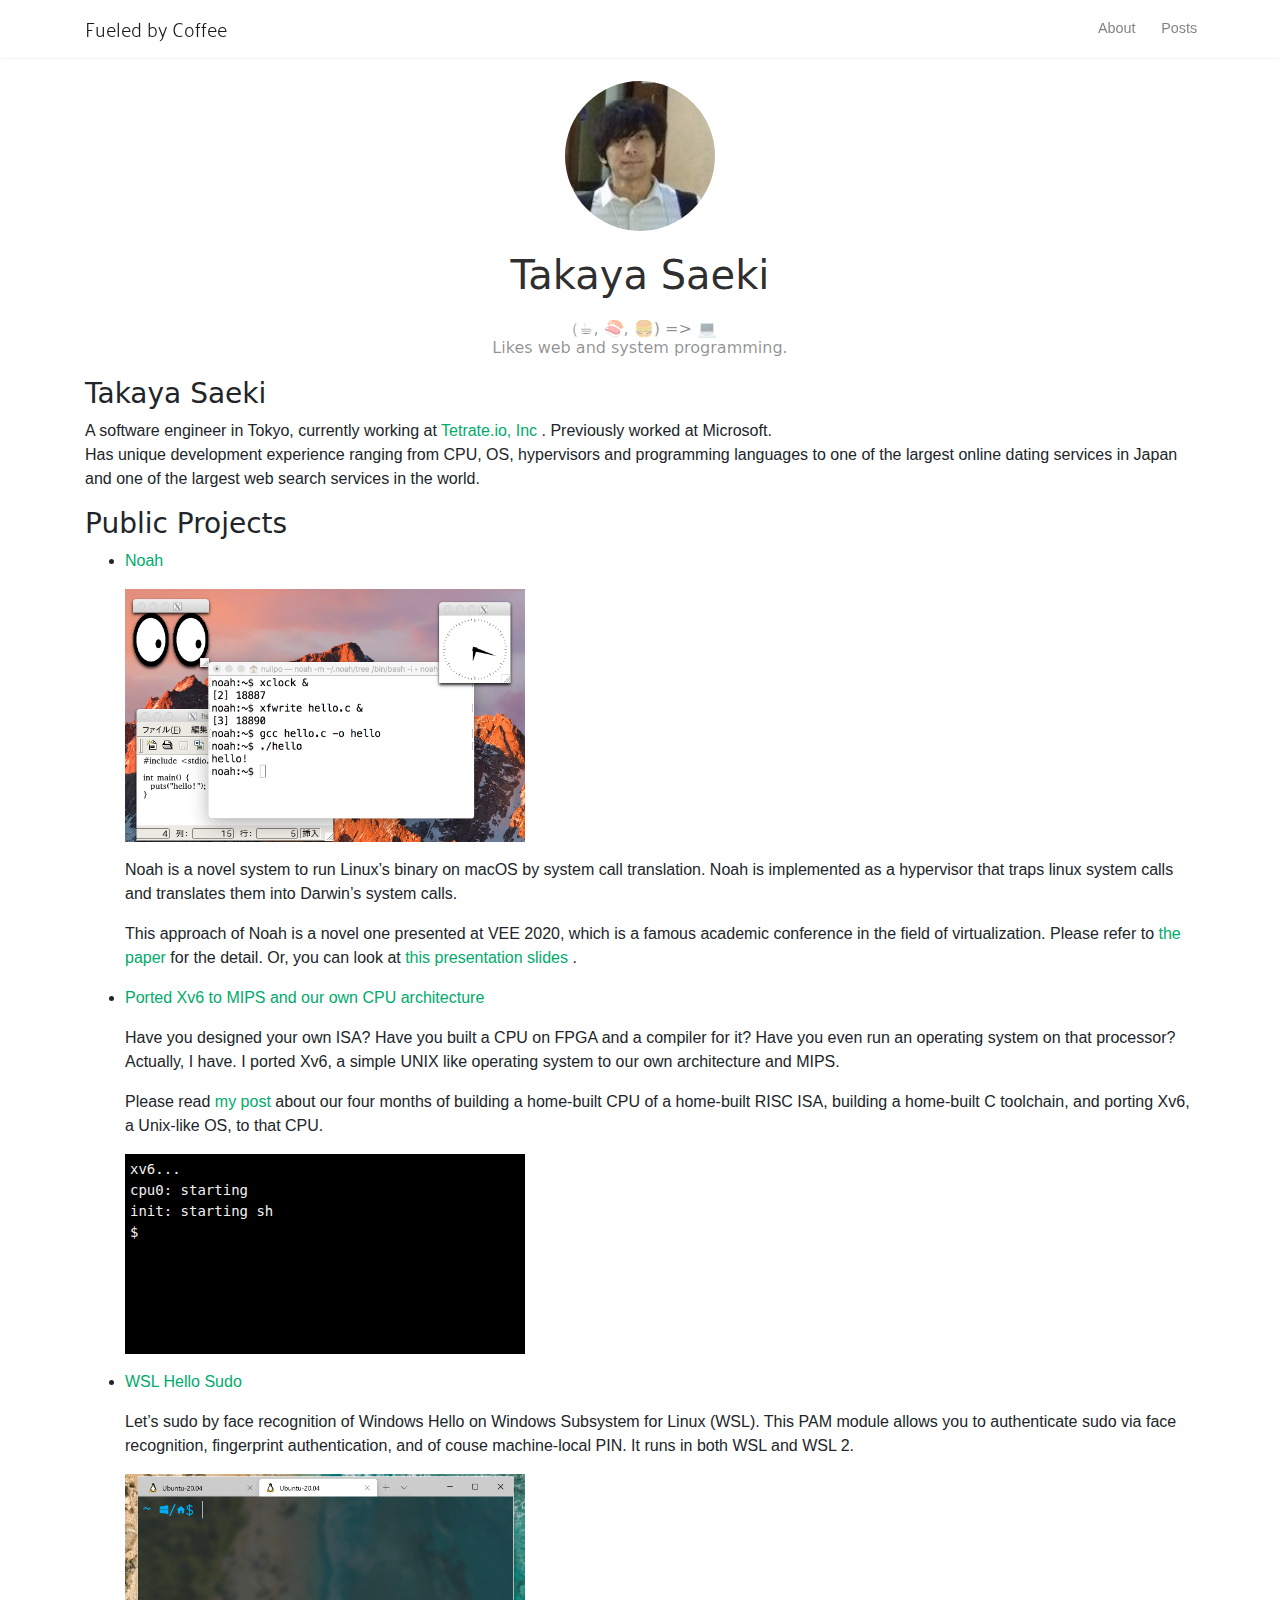
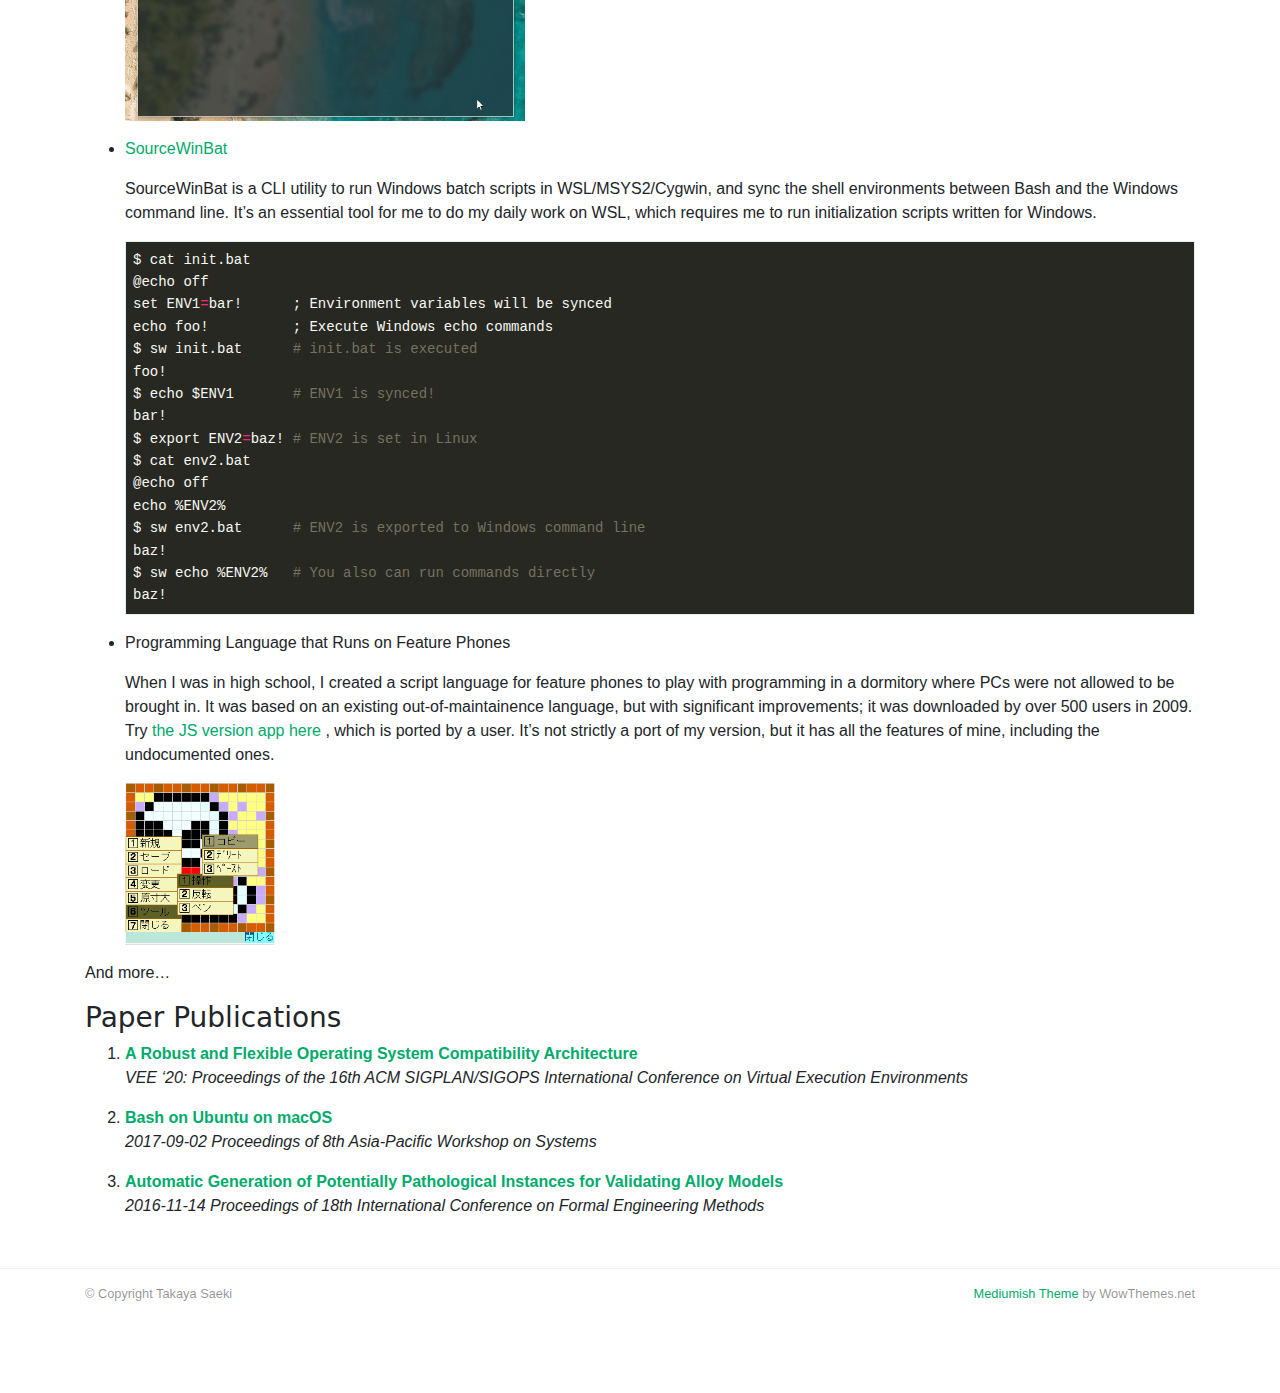
==== commit 0f852e4e: "Update" ====
--- a/index.html
+++ b/index.html
@@ -4,15 +4,15 @@
 	<meta name="viewport" content="width=device-width, initial-scale=1, shrink-to-fit=no">
 	<meta name="generator" content="Hugo 0.75.1" />
 	
-	<title>About | Fueled by Coffee</title>
+	<title>Takaya Saeki | Fueled by Coffee</title>
 	
 	
 
 	<meta name="twitter:card" content="summary"/>
-<meta name="twitter:title" content="About"/>
+<meta name="twitter:title" content="Takaya Saeki"/>
 <meta name="twitter:description" content=""/>
 
-	<meta property="og:title" content="About" />
+	<meta property="og:title" content="Takaya Saeki" />
 <meta property="og:description" content="" />
 <meta property="og:type" content="website" />
 <meta property="og:url" content="https://fuel.edby.coffee/" />
@@ -102,13 +102,15 @@
     
     
     
-    <a href="https://twitter.com/nullpo_head"><i class="fab fa-twitter social-icon" aria-hidden="true"></i></a>
+    <a href="https://twitter.com/nullpo_head_en"><i class="fab fa-twitter social-icon" aria-hidden="true"></i></a>
     
     
 </section>
 <section>
             <h3 id="takaya-saeki">Takaya Saeki</h3>
-<p>A software engineer in Tokyo, currently working at Microsoft.<br>
+<p>A software engineer in Tokyo, currently working at <a href="https://www.tetrate.io/" target="_blank">Tetrate.io, Inc</a>
+
+. Previously worked at Microsoft.<br>
 Has unique development experience ranging from CPU, OS, hypervisors and programming languages
 to one of the largest online dating services in Japan and one of the largest web search services in the world.</p>
 <h3 id="public-projects">Public Projects</h3>
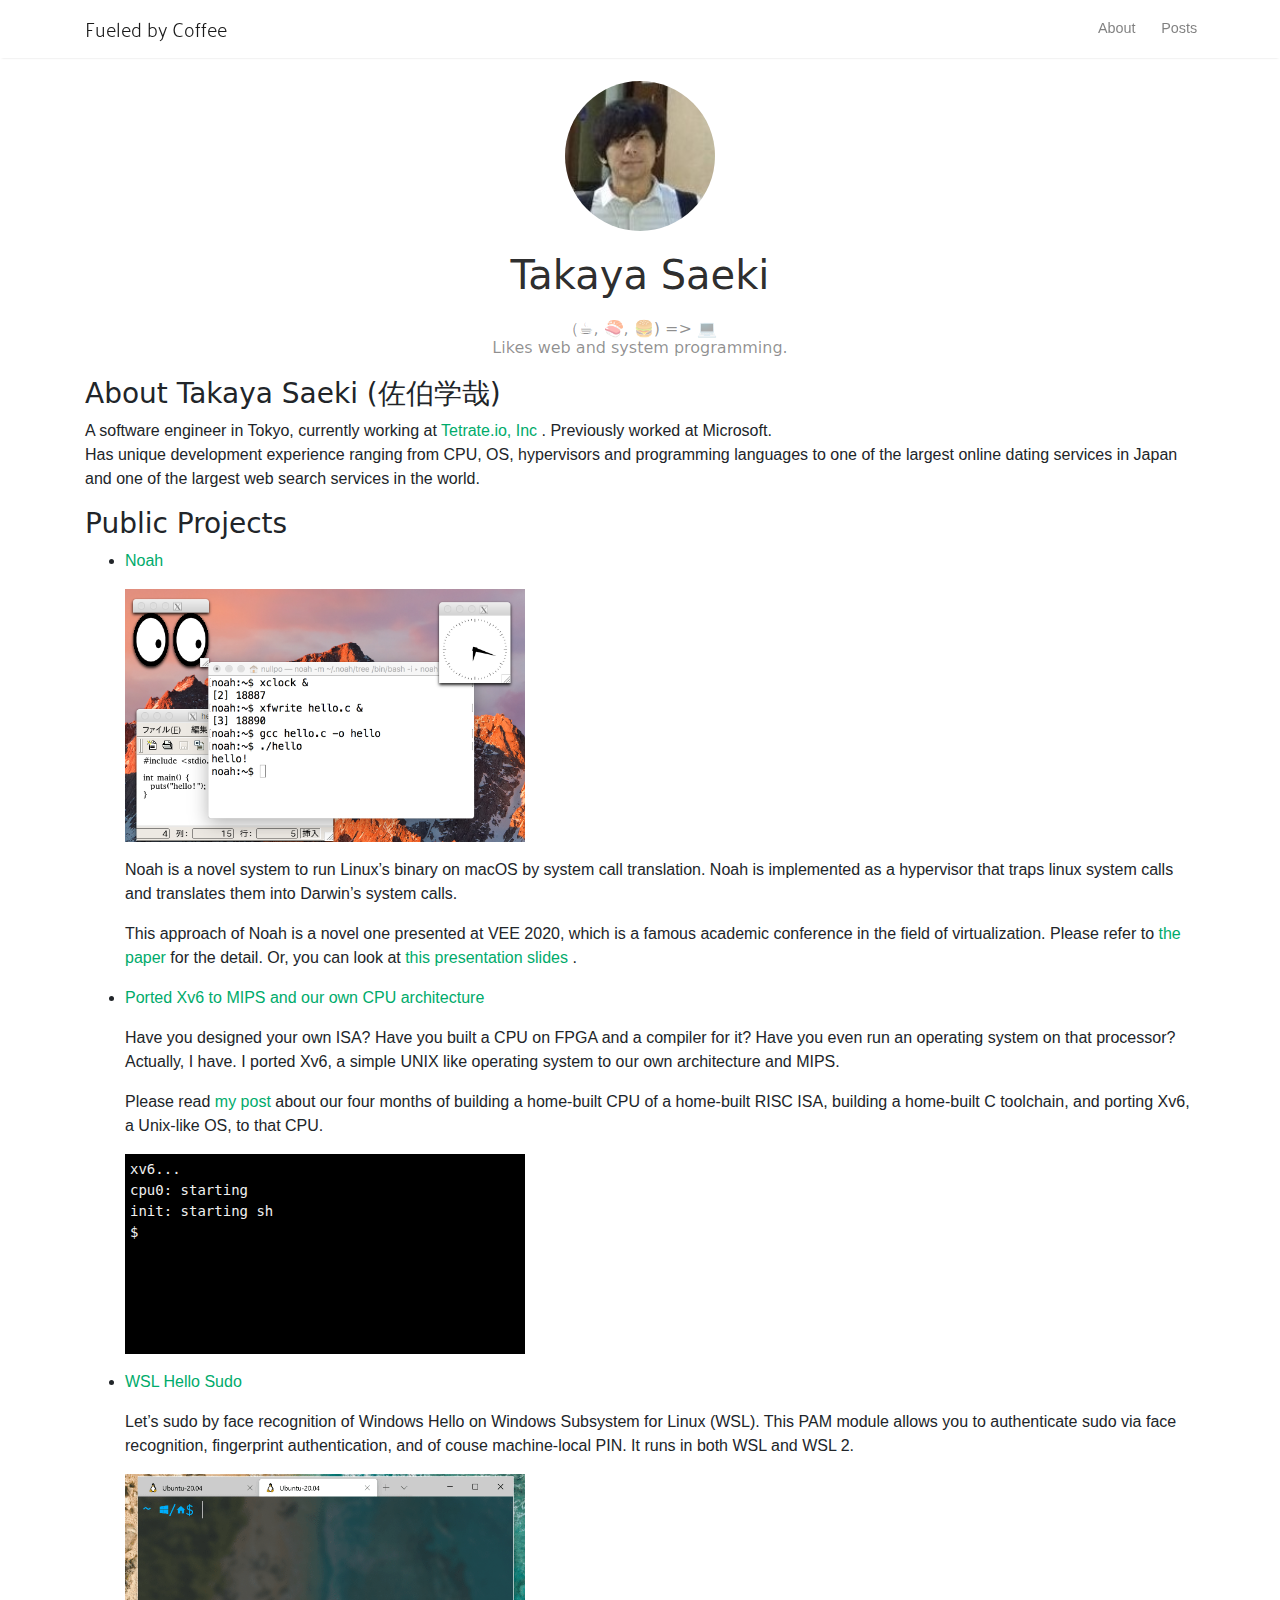
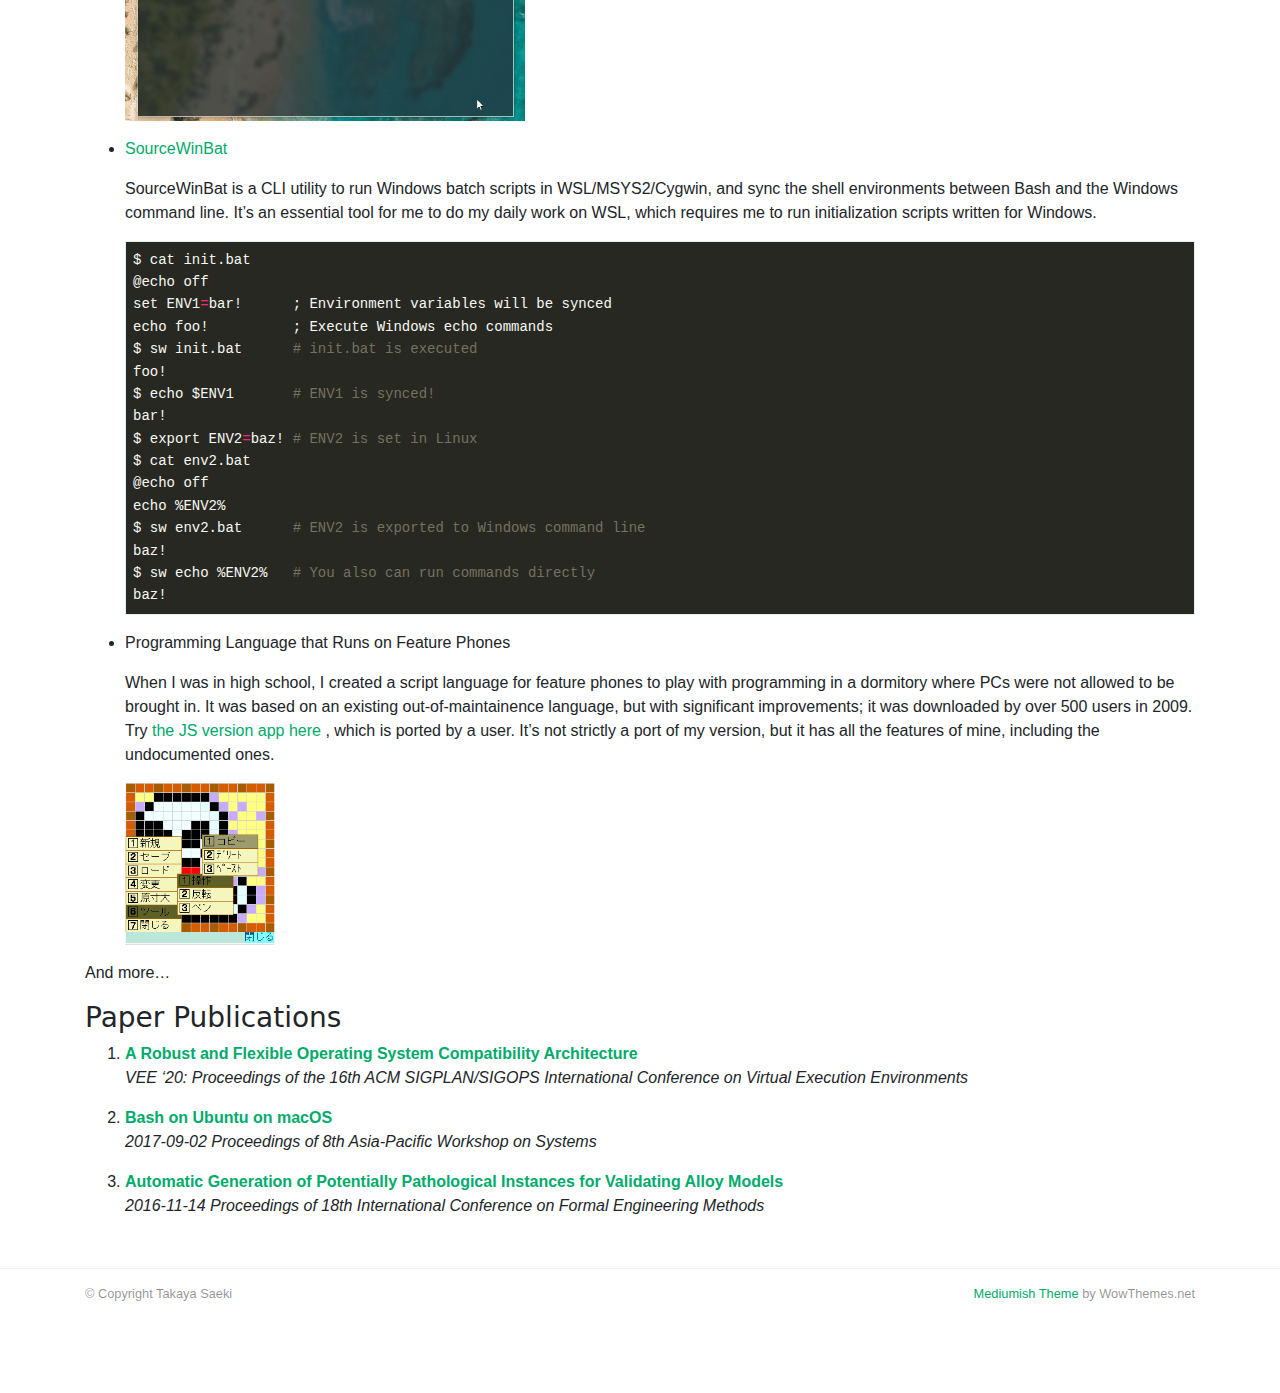
==== commit 870f06c6: "Fix the name" ====
--- a/index.html
+++ b/index.html
@@ -4,15 +4,15 @@
 	<meta name="viewport" content="width=device-width, initial-scale=1, shrink-to-fit=no">
 	<meta name="generator" content="Hugo 0.75.1" />
 	
-	<title>Takaya Saeki | Fueled by Coffee</title>
+	<title>Takaya Saeki (佐伯 学哉) | Fueled by Coffee</title>
 	
 	
 
 	<meta name="twitter:card" content="summary"/>
-<meta name="twitter:title" content="Takaya Saeki"/>
+<meta name="twitter:title" content="Takaya Saeki (佐伯 学哉)"/>
 <meta name="twitter:description" content=""/>
 
-	<meta property="og:title" content="Takaya Saeki" />
+	<meta property="og:title" content="Takaya Saeki (佐伯 学哉)" />
 <meta property="og:description" content="" />
 <meta property="og:type" content="website" />
 <meta property="og:url" content="https://fuel.edby.coffee/" />
@@ -107,7 +107,7 @@
     
 </section>
 <section>
-            <h3 id="takaya-saeki">Takaya Saeki</h3>
+            <h3 id="about-takaya-saeki-佐伯学哉">About Takaya Saeki (佐伯学哉)</h3>
 <p>A software engineer in Tokyo, currently working at <a href="https://www.tetrate.io/" target="_blank">Tetrate.io, Inc</a>
 
 . Previously worked at Microsoft.<br>
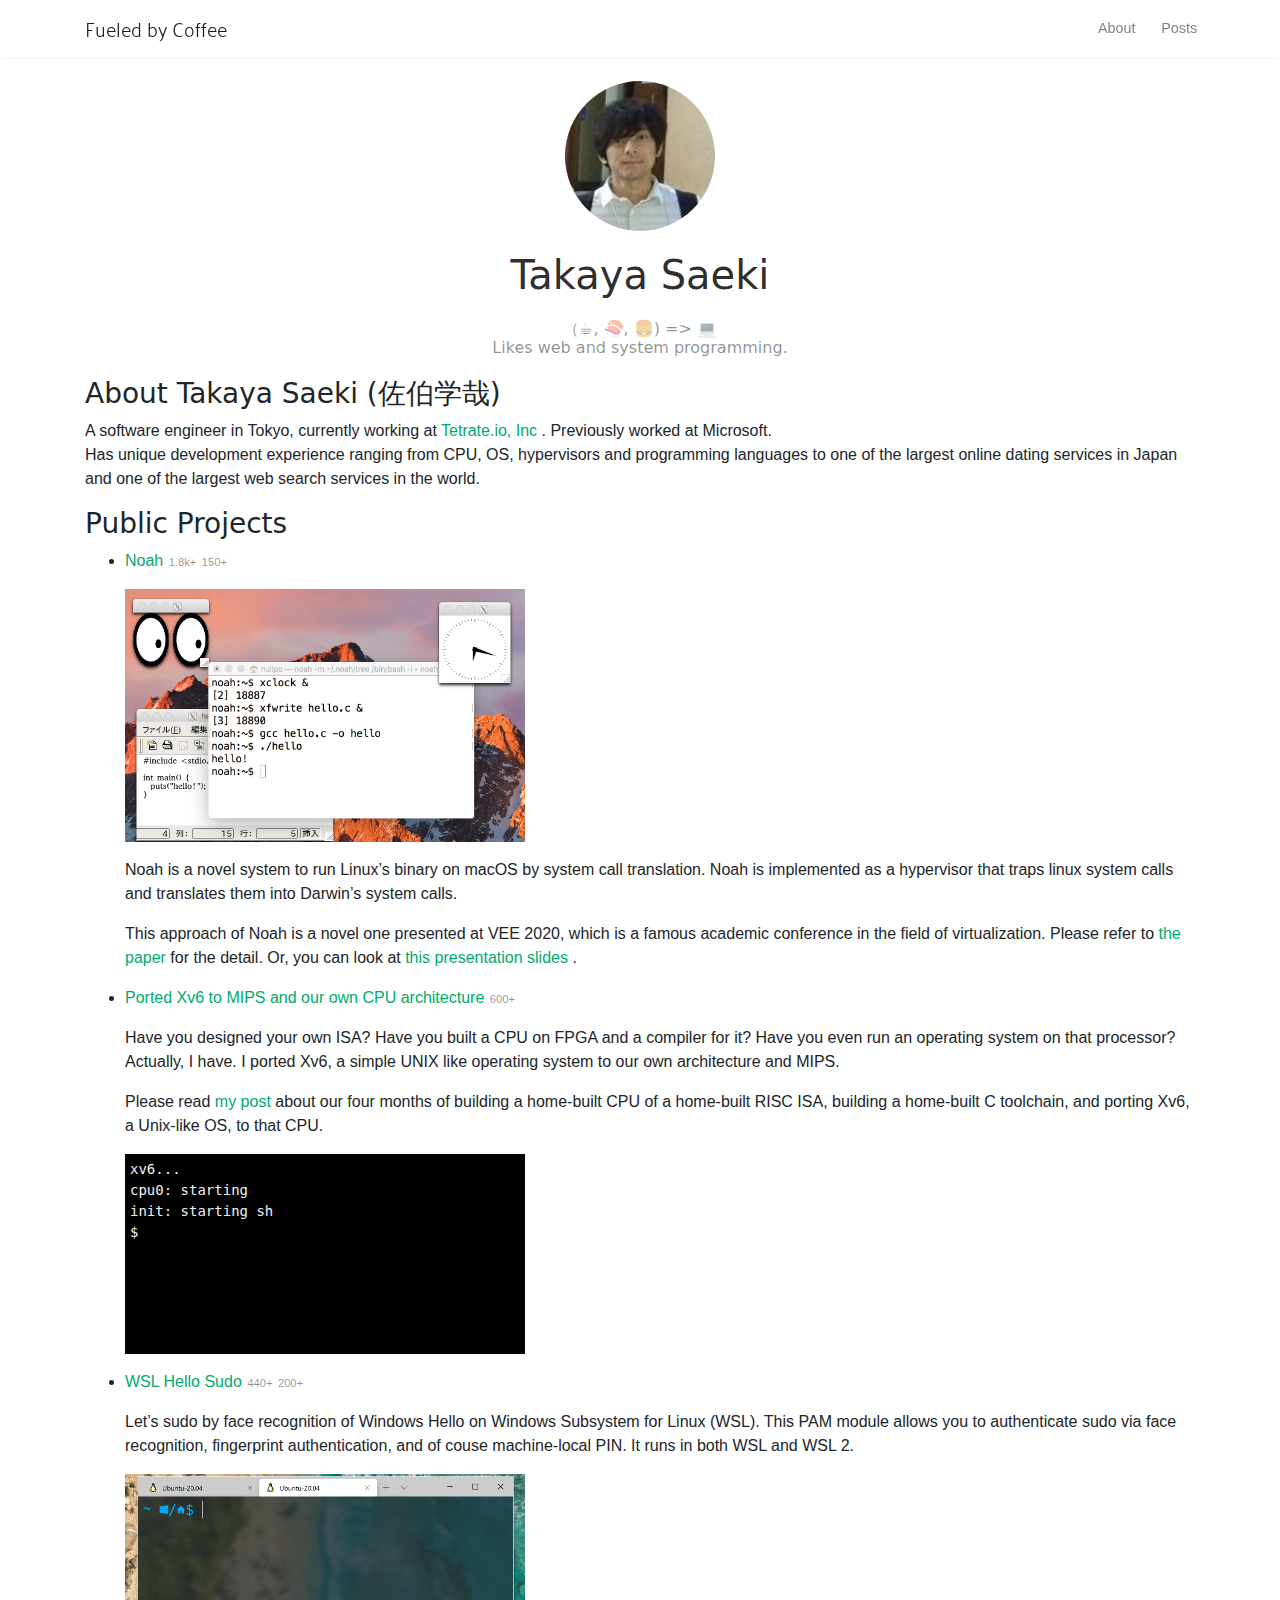
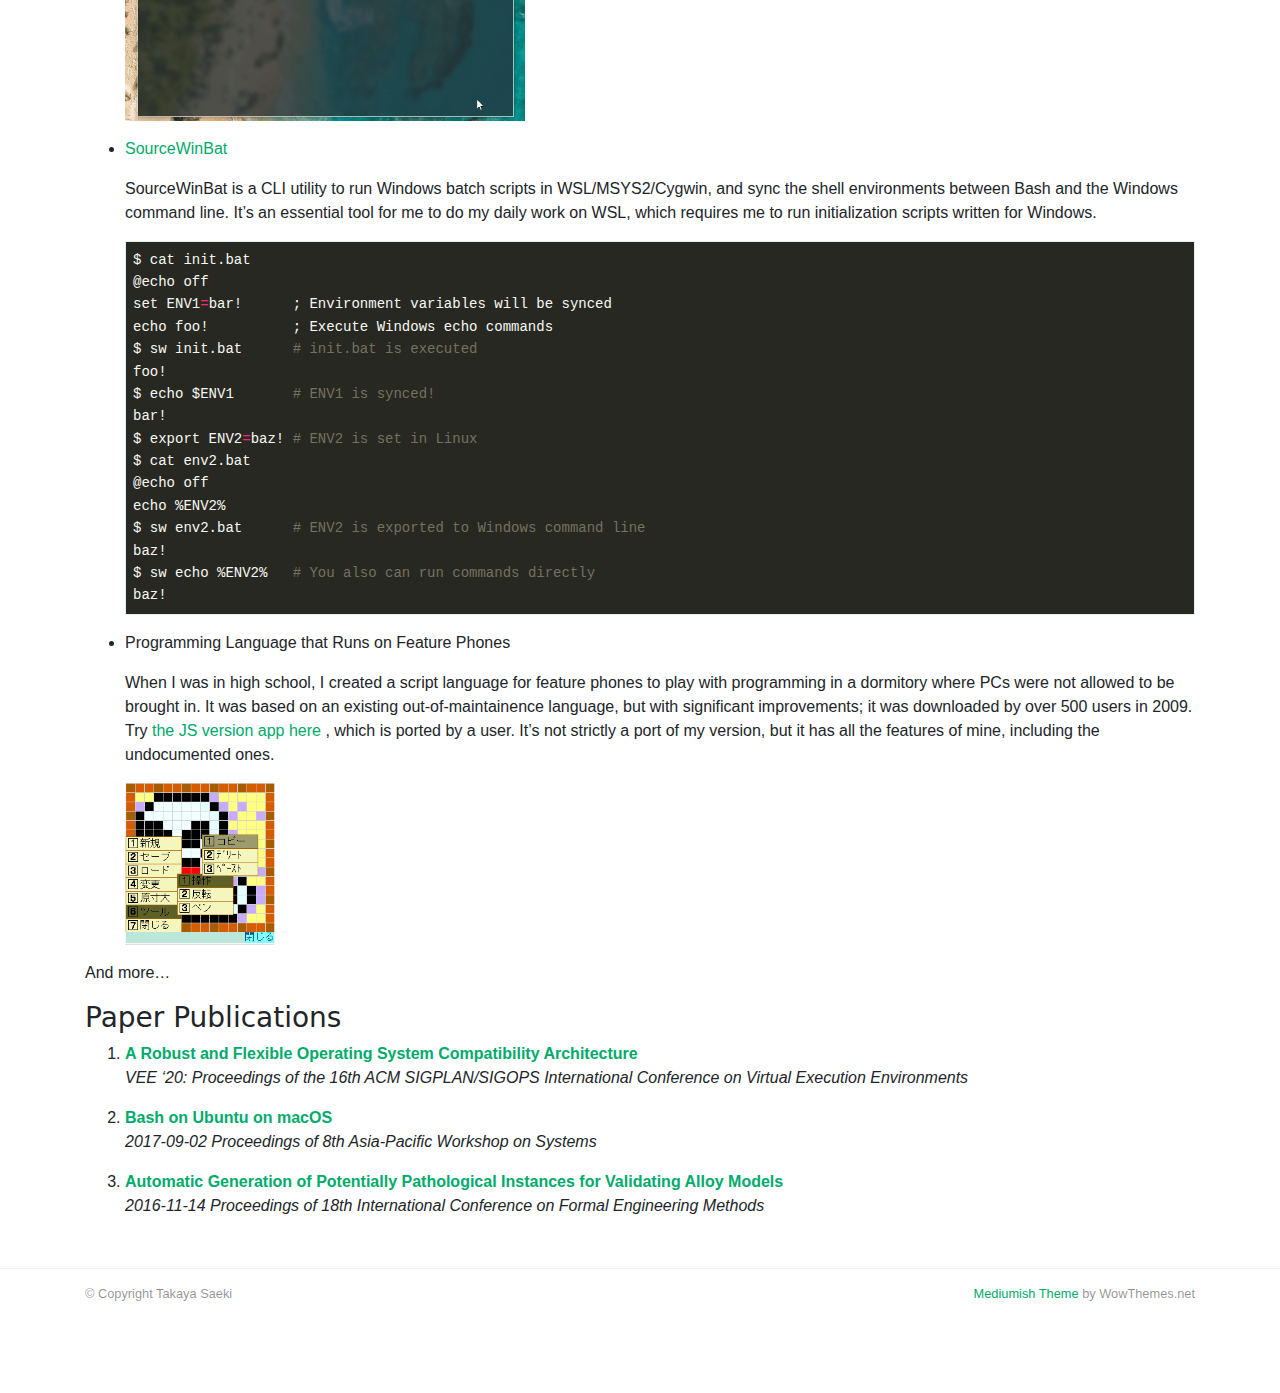
==== commit 87771d48: "add cute icons" ====
--- a/index.html
+++ b/index.html
@@ -116,7 +116,11 @@
 <h3 id="public-projects">Public Projects</h3>
 <ul>
 <li>
-<p><a href="https://github.com/linux-noah/noah" target="_blank">Noah <i class="fab fa-github social-icon" aria-hidden="true" style="font-size: 1em;"></i></a>
+<p><a href="https://github.com/linux-noah/noah" target="_blank">Noah <i class="fab fa-github social-icon" aria-hidden="true" style="font-size: 1em;"></i><span style="font-size: 0.7em; color: rgba(0, 0, 0, 0.44); margin-left: 1px;">1.8k&#43;</span>
+</a>
+
+<a href="https://news.ycombinator.com/item?id=18765184" target="_blank"><i class="fab fa-hacker-news-square social-icon" aria-hidden="true" style="font-size: 1em; color: #ff924a;"></i><span style="font-size: 0.7em; color: rgba(0, 0, 0, 0.44); margin-left: 1px;">150&#43;</span>
+</a>
 
 </p>
 <p><a href="https://github.com/linux-noah/noah" target="_blank"><figure>
@@ -137,6 +141,9 @@
 </li>
 <li>
 <p><a href="/posts/how-we-ported-xv6-os-to-a-home-built-cpu-with-a-home-built-c-compiler/">Ported Xv6 to MIPS and our own CPU architecture</a>
+
+<a href="https://news.ycombinator.com/item?id=24680109" target="_blank"><i class="fab fa-hacker-news-square social-icon" aria-hidden="true" style="font-size: 1em; color: #ff924a;"></i><span style="font-size: 0.7em; color: rgba(0, 0, 0, 0.44); margin-left: 1px;">600&#43;</span>
+</a>
 
 </p>
 <p>Have you designed your own ISA? Have you built a CPU on FPGA and a compiler for it?
@@ -147,35 +154,39 @@
 
  about our four months of building a home-built CPU of a home-built RISC ISA,
 building a home-built C toolchain, and porting Xv6, a Unix-like OS, to that CPU.</p>
-<style>
-div.terminal {
-  border: #000000 solid 5px;
-  font-family: "DejaVu Sans Mono", "Liberation Mono", monospace;
-  font-size: 14px;
-  color: #f0f0f0;
-  background: #000000;
-  display: block;
-  width: 400px;
-  max-width: 100%;
-  height: 200px;
-  margin-bottom: 16px;
-}
-</style>
-<a href="https://nullpo-head.github.io/emcc-gaia-simu/xv6.html">
-<div class="terminal" tabindex="0" style="outline: none; background-color: rgb(0, 0, 0); color: rgb(240, 240, 240);">
-<div>xv6...</div>
-<div>cpu0:&nbsp;starting</div>
-<div>init:&nbsp;starting&nbsp;sh</div>
-<div>$</div>
-<div>&nbsp;</div>
-<div>&nbsp;</div>
-<div>&nbsp;</div>
-<div>&nbsp;</div>
-</div>
-</a>
-</li>
-<li>
-<p><a href="https://github.com/nullpo-head/WSL-Hello-sudo" target="_blank">WSL Hello Sudo <i class="fab fa-github social-icon" aria-hidden="true" style="font-size: 1em;"></i></a>
+  <style>
+  div.terminal {
+    border: #000000 solid 5px;
+    font-family: "DejaVu Sans Mono", "Liberation Mono", monospace;
+    font-size: 14px;
+    color: #f0f0f0;
+    background: #000000;
+    display: block;
+    width: 400px;
+    max-width: 100%;
+    height: 200px;
+    margin-bottom: 16px;
+  }
+  </style>
+  <a href="https://nullpo-head.github.io/emcc-gaia-simu/xv6.html">
+  <div class="terminal" tabindex="0" style="outline: none; background-color: rgb(0, 0, 0); color: rgb(240, 240, 240);">
+  <div>xv6...</div>
+  <div>cpu0:&nbsp;starting</div>
+  <div>init:&nbsp;starting&nbsp;sh</div>
+  <div>$</div>
+  <div>&nbsp;</div>
+  <div>&nbsp;</div>
+  <div>&nbsp;</div>
+  <div>&nbsp;</div>
+  </div>
+  </a>
+</li>
+<li>
+<p><a href="https://github.com/nullpo-head/WSL-Hello-sudo" target="_blank">WSL Hello Sudo <i class="fab fa-github social-icon" aria-hidden="true" style="font-size: 1em;"></i><span style="font-size: 0.7em; color: rgba(0, 0, 0, 0.44); margin-left: 1px;">440&#43;</span>
+</a>
+
+<a href="https://news.ycombinator.com/item?id=26310461" target="_blank"><i class="fab fa-hacker-news-square social-icon" aria-hidden="true" style="font-size: 1em; color: #ff924a;"></i><span style="font-size: 0.7em; color: rgba(0, 0, 0, 0.44); margin-left: 1px;">200&#43;</span>
+</a>
 
 </p>
 <p>Let&rsquo;s sudo by face recognition of Windows Hello on Windows Subsystem for Linux (WSL).
@@ -190,7 +201,8 @@
 </p>
 </li>
 <li>
-<p><a href="https://github.com/nullpo-head/source-win-bat" target="_blank">SourceWinBat <i class="fab fa-github social-icon" aria-hidden="true" style="font-size: 1em;"></i></a>
+<p><a href="https://github.com/nullpo-head/source-win-bat" target="_blank">SourceWinBat <i class="fab fa-github social-icon" aria-hidden="true" style="font-size: 1em;"></i>
+</a>
 
 </p>
 <p>SourceWinBat is a CLI utility to run Windows batch scripts in WSL/MSYS2/Cygwin,
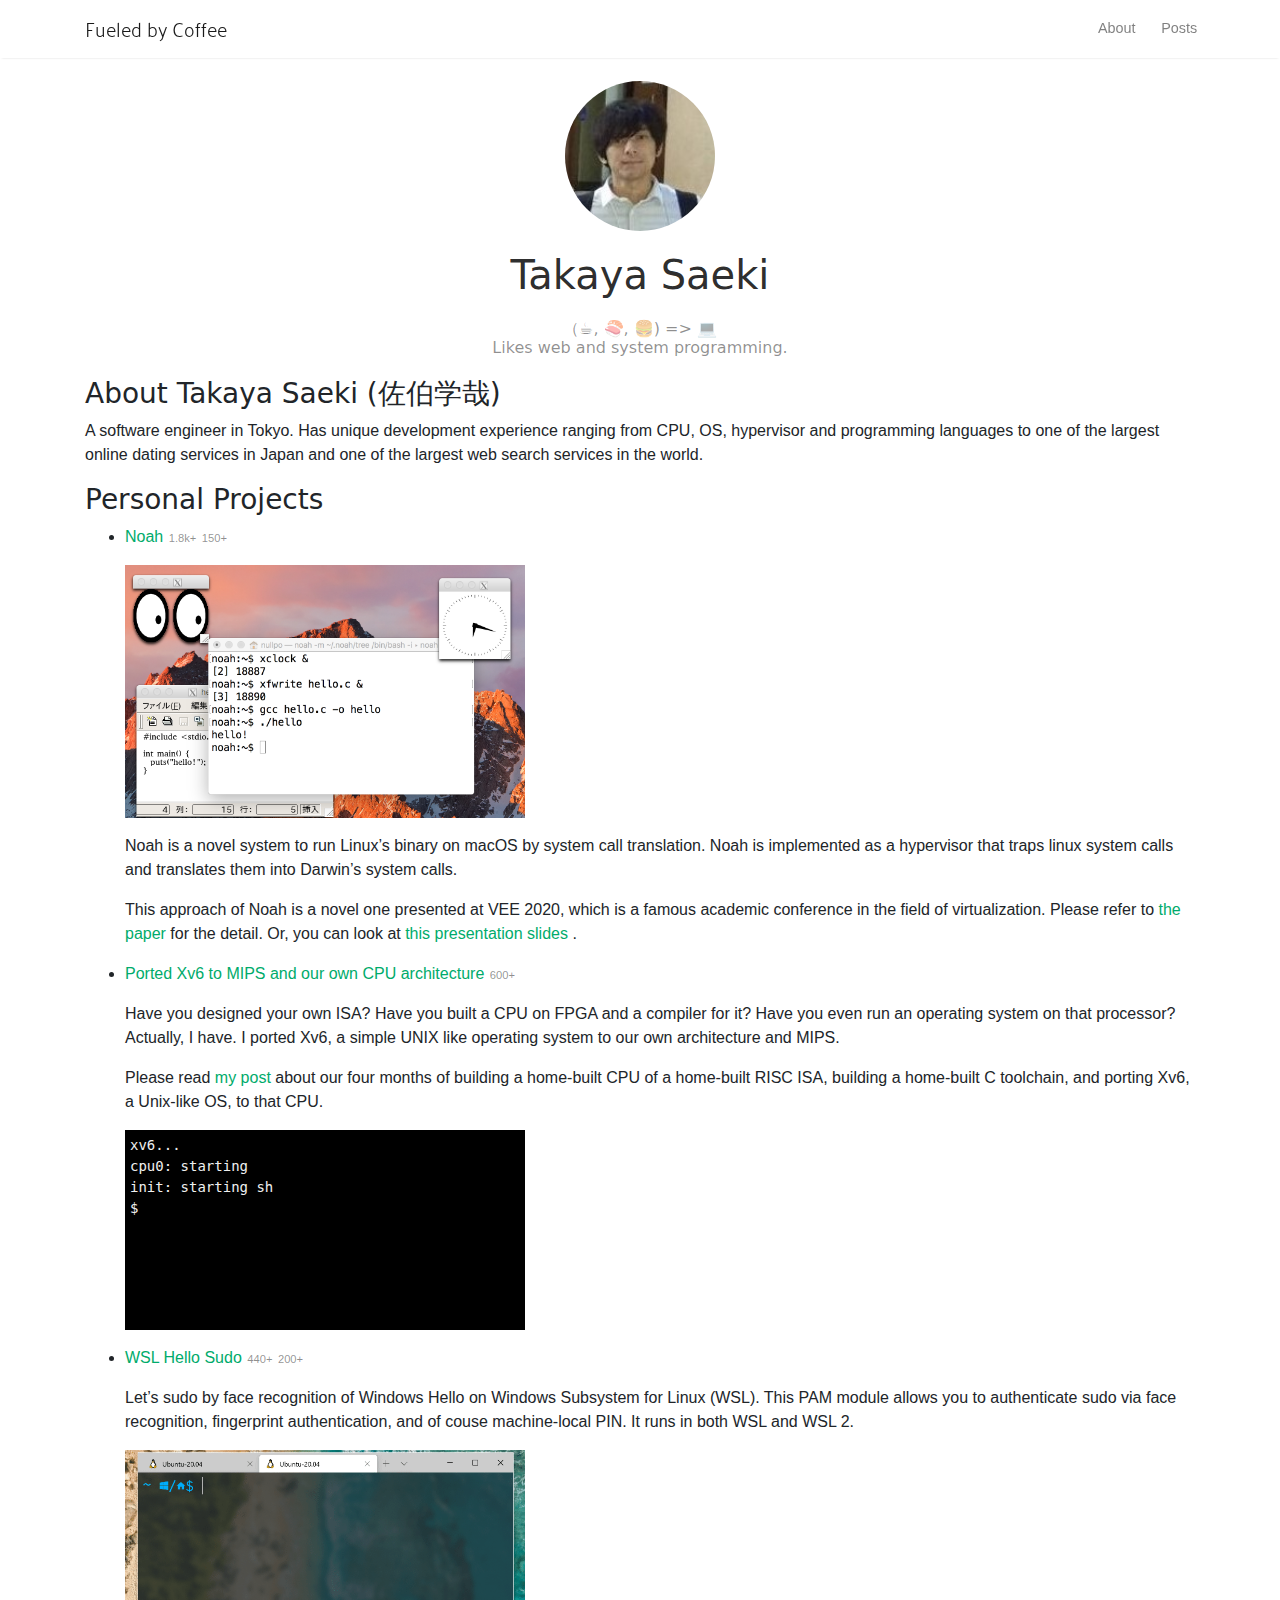
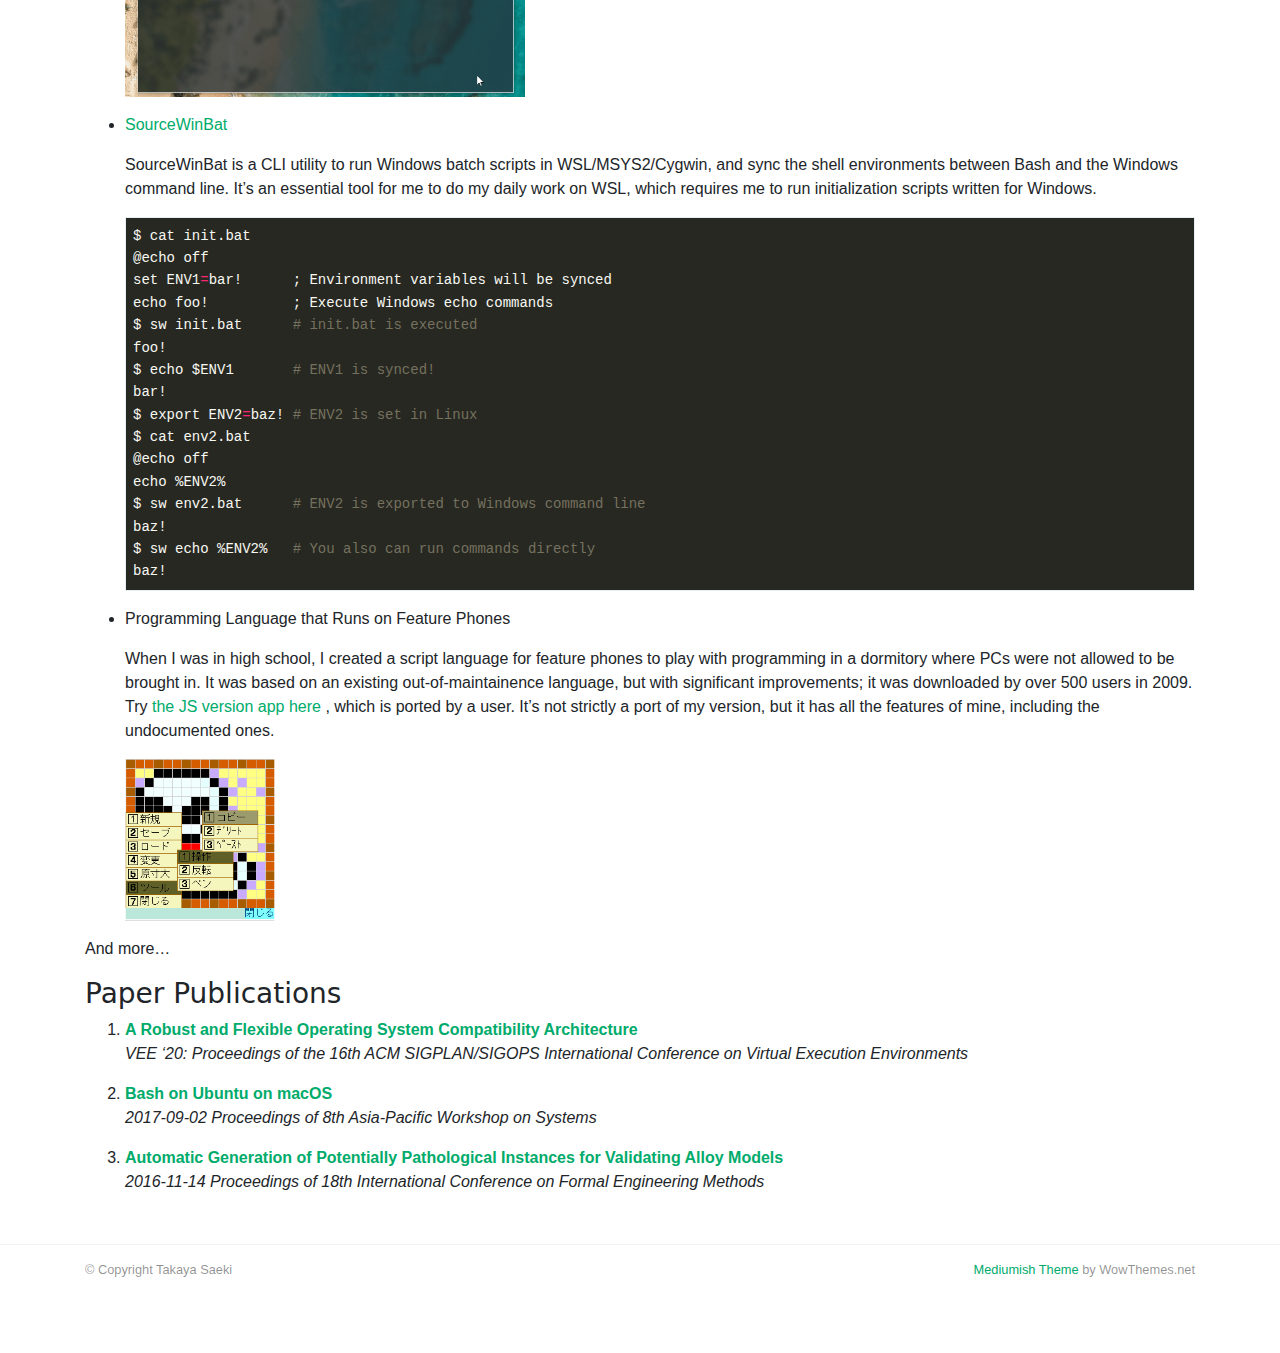
==== commit 83e3dbb7: "Update the belonging" ====
--- a/index.html
+++ b/index.html
@@ -2,7 +2,7 @@
 <html lang="en-us"><head>
 	<meta charset="utf-8">
 	<meta name="viewport" content="width=device-width, initial-scale=1, shrink-to-fit=no">
-	<meta name="generator" content="Hugo 0.75.1" />
+	<meta name="generator" content="Hugo 0.101.0" />
 	
 	<title>Takaya Saeki (佐伯 学哉) | Fueled by Coffee</title>
 	
@@ -16,7 +16,7 @@
 <meta property="og:description" content="" />
 <meta property="og:type" content="website" />
 <meta property="og:url" content="https://fuel.edby.coffee/" />
-<meta property="og:updated_time" content="2020-09-27T22:16:21+09:00" />
+
 
 
 	<link href="https://stackpath.bootstrapcdn.com/bootstrap/4.3.1/css/bootstrap.min.css" rel="stylesheet" integrity="sha384-ggOyR0iXCbMQv3Xipma34MD+dH/1fQ784/j6cY/iJTQUOhcWr7x9JvoRxT2MZw1T" crossorigin="anonymous">
@@ -108,12 +108,9 @@
 </section>
 <section>
             <h3 id="about-takaya-saeki-佐伯学哉">About Takaya Saeki (佐伯学哉)</h3>
-<p>A software engineer in Tokyo, currently working at <a href="https://www.tetrate.io/" target="_blank">Tetrate.io, Inc</a>
-
-. Previously worked at Microsoft.<br>
-Has unique development experience ranging from CPU, OS, hypervisors and programming languages
+<p>A software engineer in Tokyo. Has unique development experience ranging from CPU, OS, hypervisor and programming languages
 to one of the largest online dating services in Japan and one of the largest web search services in the world.</p>
-<h3 id="public-projects">Public Projects</h3>
+<h3 id="personal-projects">Personal Projects</h3>
 <ul>
 <li>
 <p><a href="https://github.com/linux-noah/noah" target="_blank">Noah <i class="fab fa-github social-icon" aria-hidden="true" style="font-size: 1em;"></i><span style="font-size: 0.7em; color: rgba(0, 0, 0, 0.44); margin-left: 1px;">1.8k&#43;</span>
@@ -123,8 +120,7 @@
 </a>
 
 </p>
-<p><a href="https://github.com/linux-noah/noah" target="_blank"><figure>
-    <img src="/images/noah-screenshot.png" width="400"/> 
+<p><a href="https://github.com/linux-noah/noah" target="_blank"><figure><img src="/images/noah-screenshot.png" width="400"/>
 </figure>
 </a>
 
@@ -193,8 +189,7 @@
 This PAM module allows you to authenticate sudo via face recognition,
 fingerprint authentication, and of couse machine-local PIN.
 It runs in both WSL and WSL 2.</p>
-<p><a href="https://github.com/nullpo-head/WSL-Hello-sudo" target="_blank"><figure>
-    <img src="/images/wslhello-demo.gif" width="400"/> 
+<p><a href="https://github.com/nullpo-head/WSL-Hello-sudo" target="_blank"><figure><img src="/images/wslhello-demo.gif" width="400"/>
 </figure>
 </a>
 
@@ -209,23 +204,23 @@
 and sync the shell environments between Bash and the Windows command line.
 It&rsquo;s an essential tool for me to do my daily work on WSL,
 which requires me to run initialization scripts written for Windows.</p>
-<div class="highlight"><pre style="color:#f8f8f2;background-color:#272822;-moz-tab-size:4;-o-tab-size:4;tab-size:4"><code class="language-bash" data-lang="bash">$ cat init.bat
-@echo off
-set ENV1<span style="color:#f92672">=</span>bar!      ; Environment variables will be synced
-echo foo!          ; Execute Windows echo commands
-$ sw init.bat      <span style="color:#75715e"># init.bat is executed</span>
-foo!
-$ echo $ENV1       <span style="color:#75715e"># ENV1 is synced!</span>
-bar!
-$ export ENV2<span style="color:#f92672">=</span>baz! <span style="color:#75715e"># ENV2 is set in Linux</span>
-$ cat env2.bat
-@echo off
-echo %ENV2%
-$ sw env2.bat      <span style="color:#75715e"># ENV2 is exported to Windows command line</span>
-baz!
-$ sw echo %ENV2%   <span style="color:#75715e"># You also can run commands directly</span>
-baz!
-</code></pre></div></li>
+<div class="highlight"><pre tabindex="0" style="color:#f8f8f2;background-color:#272822;-moz-tab-size:4;-o-tab-size:4;tab-size:4;"><code class="language-bash" data-lang="bash"><span style="display:flex;"><span>$ cat init.bat
+</span></span><span style="display:flex;"><span>@echo off
+</span></span><span style="display:flex;"><span>set ENV1<span style="color:#f92672">=</span>bar!      ; Environment variables will be synced
+</span></span><span style="display:flex;"><span>echo foo!          ; Execute Windows echo commands
+</span></span><span style="display:flex;"><span>$ sw init.bat      <span style="color:#75715e"># init.bat is executed</span>
+</span></span><span style="display:flex;"><span>foo!
+</span></span><span style="display:flex;"><span>$ echo $ENV1       <span style="color:#75715e"># ENV1 is synced!</span>
+</span></span><span style="display:flex;"><span>bar!
+</span></span><span style="display:flex;"><span>$ export ENV2<span style="color:#f92672">=</span>baz! <span style="color:#75715e"># ENV2 is set in Linux</span>
+</span></span><span style="display:flex;"><span>$ cat env2.bat
+</span></span><span style="display:flex;"><span>@echo off
+</span></span><span style="display:flex;"><span>echo %ENV2%
+</span></span><span style="display:flex;"><span>$ sw env2.bat      <span style="color:#75715e"># ENV2 is exported to Windows command line</span>
+</span></span><span style="display:flex;"><span>baz!
+</span></span><span style="display:flex;"><span>$ sw echo %ENV2%   <span style="color:#75715e"># You also can run commands directly</span>
+</span></span><span style="display:flex;"><span>baz!
+</span></span></code></pre></div></li>
 <li>
 <p>Programming Language that Runs on Feature Phones</p>
 <p>When I was in high school,
@@ -236,8 +231,7 @@
 
 , which is ported by a user.
 It&rsquo;s not strictly a port of my version, but it has all the features of mine, including the undocumented ones.</p>
-<p><a href="http://www.wikihouse.com/spalm/index.php?more%CD%D1%A5%DA%A5%A4%A5%F3%A5%C8%A5%BD%A1%BC%A5%B9" target="_blank"><figure>
-    <img src="/images/paint.png" width="150"/> 
+<p><a href="http://www.wikihouse.com/spalm/index.php?more%CD%D1%A5%DA%A5%A4%A5%F3%A5%C8%A5%BD%A1%BC%A5%B9" target="_blank"><figure><img src="/images/paint.png" width="150"/>
 </figure>
 </a>
 
@@ -311,6 +305,5 @@
 	ga('send', 'pageview');
 }
 </script>
-
     </body>
 </html>
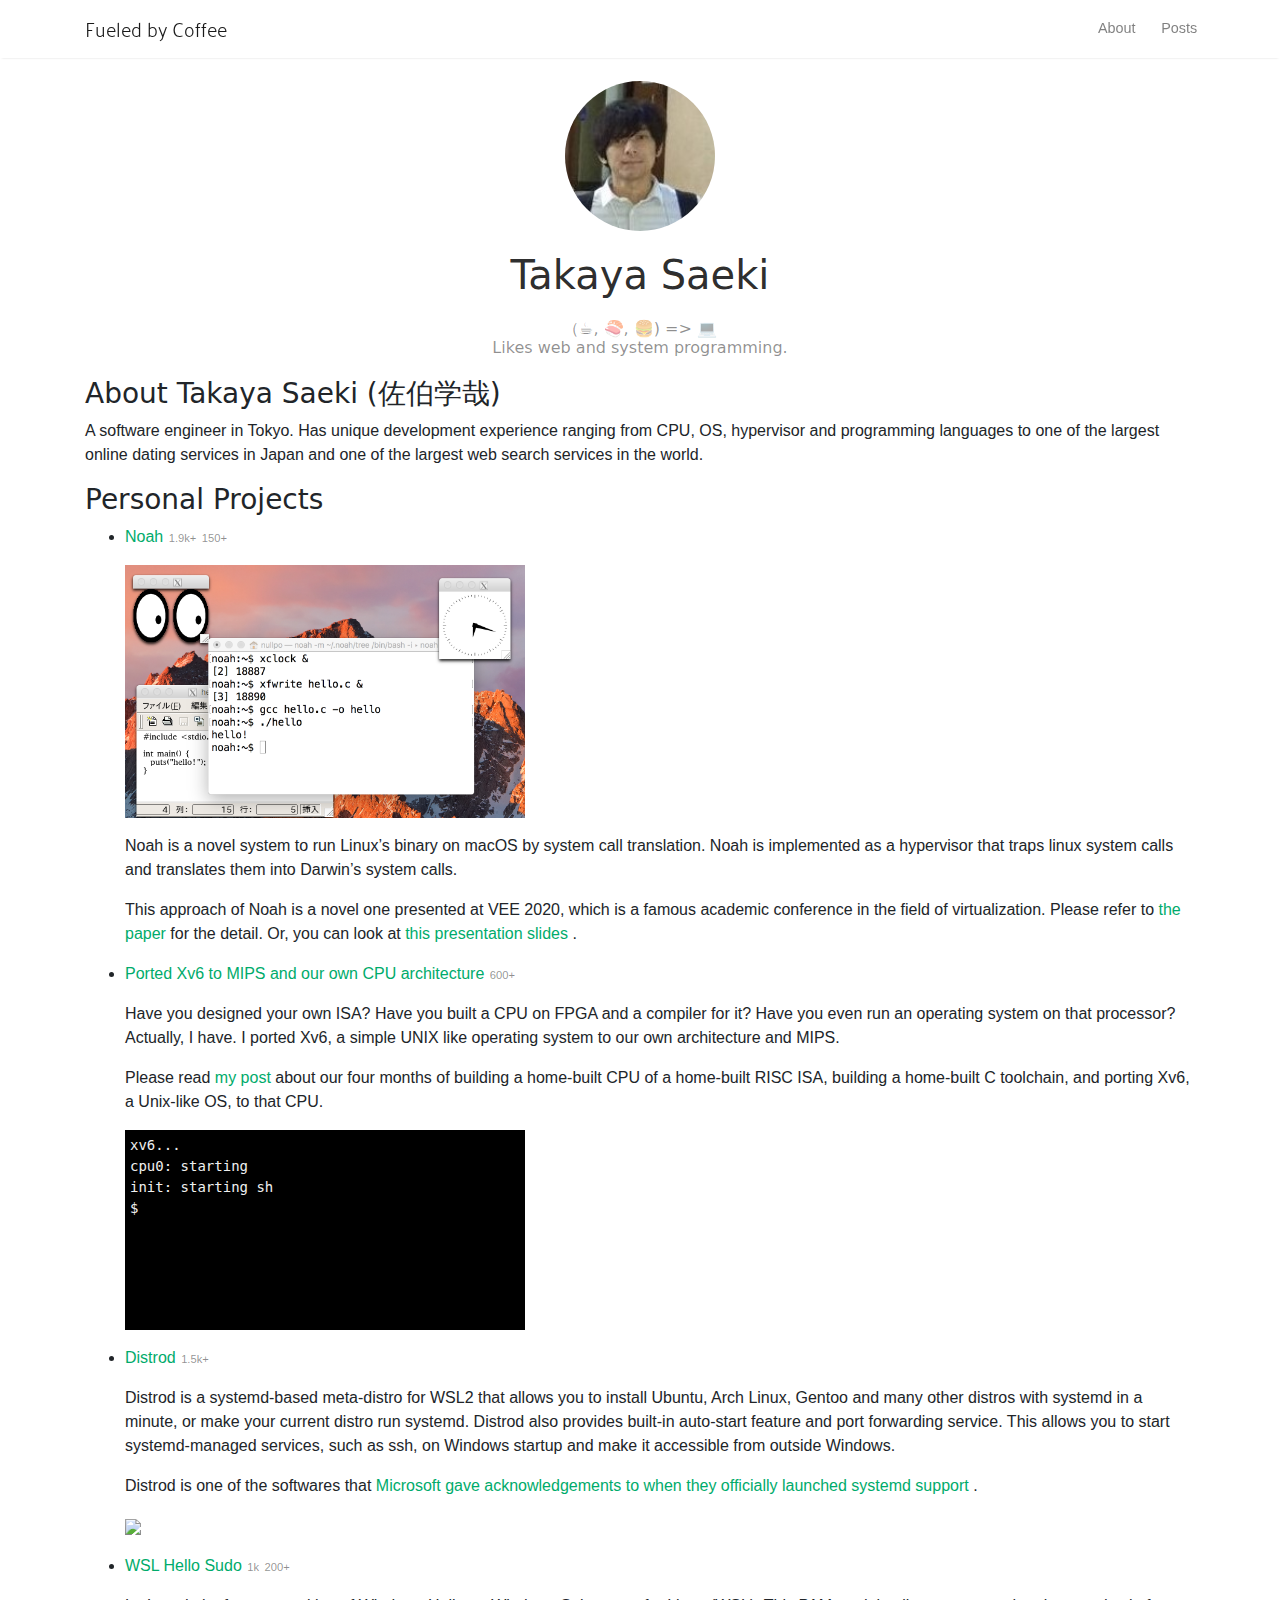
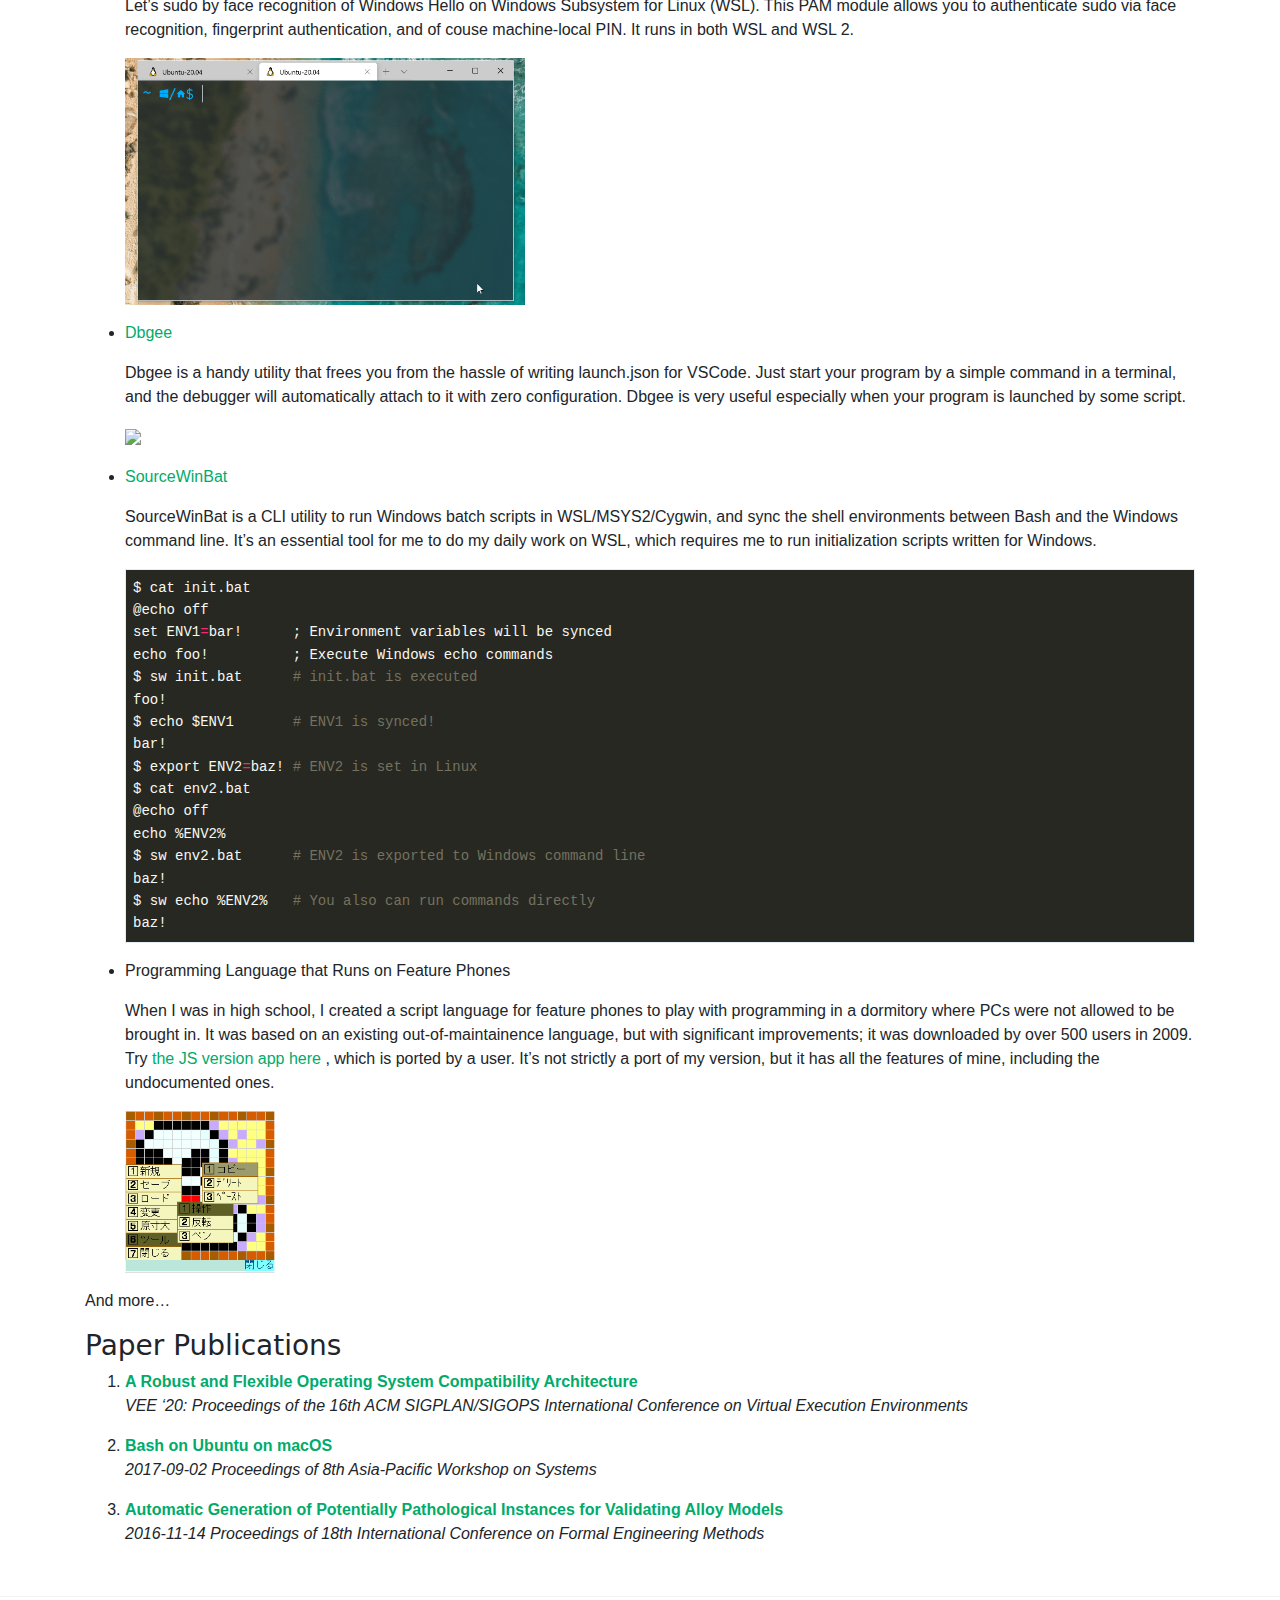
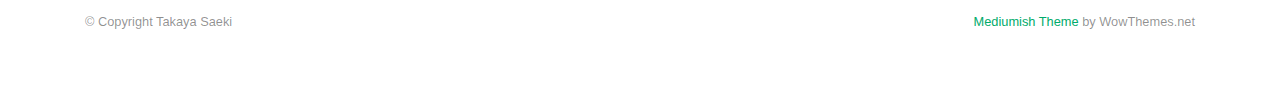
==== commit 0c671c05: "Update the profile page" ====
--- a/index.html
+++ b/index.html
@@ -2,7 +2,7 @@
 <html lang="en-us"><head>
 	<meta charset="utf-8">
 	<meta name="viewport" content="width=device-width, initial-scale=1, shrink-to-fit=no">
-	<meta name="generator" content="Hugo 0.101.0" />
+	<meta name="generator" content="Hugo 0.105.0">
 	
 	<title>Takaya Saeki (佐伯 学哉) | Fueled by Coffee</title>
 	
@@ -113,7 +113,7 @@
 <h3 id="personal-projects">Personal Projects</h3>
 <ul>
 <li>
-<p><a href="https://github.com/linux-noah/noah" target="_blank">Noah <i class="fab fa-github social-icon" aria-hidden="true" style="font-size: 1em;"></i><span style="font-size: 0.7em; color: rgba(0, 0, 0, 0.44); margin-left: 1px;">1.8k&#43;</span>
+<p><a href="https://github.com/linux-noah/noah" target="_blank">Noah <i class="fab fa-github social-icon" aria-hidden="true" style="font-size: 1em;"></i><span style="font-size: 0.7em; color: rgba(0, 0, 0, 0.44); margin-left: 1px;">1.9k&#43;</span>
 </a>
 
 <a href="https://news.ycombinator.com/item?id=18765184" target="_blank"><i class="fab fa-hacker-news-square social-icon" aria-hidden="true" style="font-size: 1em; color: #ff924a;"></i><span style="font-size: 0.7em; color: rgba(0, 0, 0, 0.44); margin-left: 1px;">150&#43;</span>
@@ -178,7 +178,28 @@
   </a>
 </li>
 <li>
-<p><a href="https://github.com/nullpo-head/WSL-Hello-sudo" target="_blank">WSL Hello Sudo <i class="fab fa-github social-icon" aria-hidden="true" style="font-size: 1em;"></i><span style="font-size: 0.7em; color: rgba(0, 0, 0, 0.44); margin-left: 1px;">440&#43;</span>
+<p><a href="https://github.com/nullpo-head/WSL-Hello-sudo" target="_blank">Distrod <i class="fab fa-github social-icon" aria-hidden="true" style="font-size: 1em;"></i><span style="font-size: 0.7em; color: rgba(0, 0, 0, 0.44); margin-left: 1px;">1.5k&#43;</span>
+</a>
+
+</p>
+<p>Distrod is a systemd-based meta-distro for WSL2 that allows you to install Ubuntu,
+Arch Linux, Gentoo and many other distros with systemd in a minute,
+or make your current distro run systemd.
+Distrod also provides built-in auto-start feature and port forwarding service.
+This allows you to start systemd-managed services, such as ssh,
+on Windows startup and make it accessible from outside Windows.</p>
+<p>Distrod is one of the softwares that <a href="https://devblogs.microsoft.com/commandline/systemd-support-is-now-available-in-wsl/#:~:text=null_po_head_en%E2%80%98s-,Distrod!,-The%20community%20passion" target="_blank">Microsoft gave acknowledgements to
+when they officially launched systemd support</a>
+
+.</p>
+<p><a href="https://github.com/nullpo-head/wsl-distrod" target="_blank"><figure><img src="/images/distrod_shot1.png" width="400"/>
+</figure>
+</a>
+
+</p>
+</li>
+<li>
+<p><a href="https://github.com/nullpo-head/WSL-Hello-sudo" target="_blank">WSL Hello Sudo <i class="fab fa-github social-icon" aria-hidden="true" style="font-size: 1em;"></i><span style="font-size: 0.7em; color: rgba(0, 0, 0, 0.44); margin-left: 1px;">1k</span>
 </a>
 
 <a href="https://news.ycombinator.com/item?id=26310461" target="_blank"><i class="fab fa-hacker-news-square social-icon" aria-hidden="true" style="font-size: 1em; color: #ff924a;"></i><span style="font-size: 0.7em; color: rgba(0, 0, 0, 0.44); margin-left: 1px;">200&#43;</span>
@@ -190,6 +211,21 @@
 fingerprint authentication, and of couse machine-local PIN.
 It runs in both WSL and WSL 2.</p>
 <p><a href="https://github.com/nullpo-head/WSL-Hello-sudo" target="_blank"><figure><img src="/images/wslhello-demo.gif" width="400"/>
+</figure>
+</a>
+
+</p>
+</li>
+<li>
+<p><a href="https://github.com/nullpo-head/dbgee" target="_blank">Dbgee <i class="fab fa-github social-icon" aria-hidden="true" style="font-size: 1em;"></i>
+</a>
+
+</p>
+<p>Dbgee is a handy utility that frees you from the hassle of writing launch.json for VSCode.
+Just start your program by a simple command in a terminal,
+and the debugger will automatically attach to it with zero configuration.
+Dbgee is very useful especially when your program is launched by some script.</p>
+<p><a href="https://github.com/nullpo-head/dbgee" target="_blank"><figure><img src="/images/dbgee.gif" width="400"/>
 </figure>
 </a>
 
